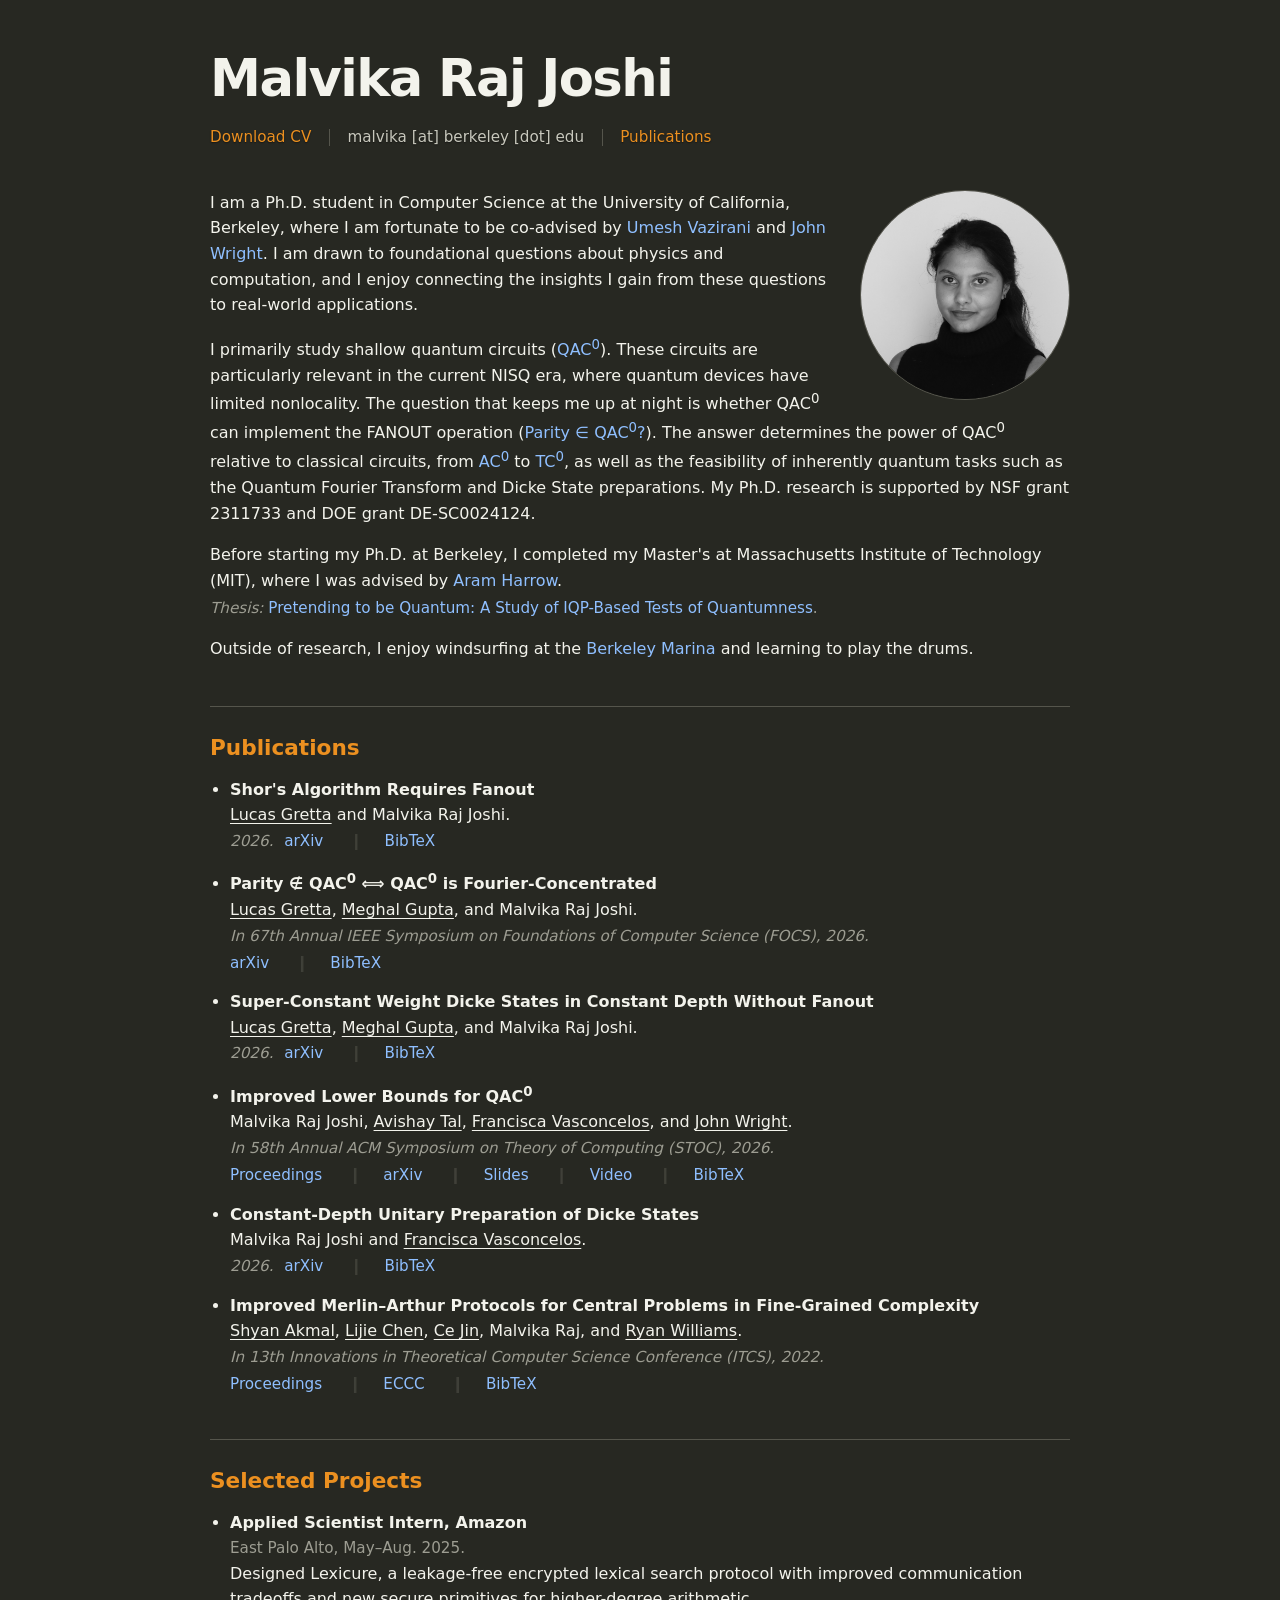
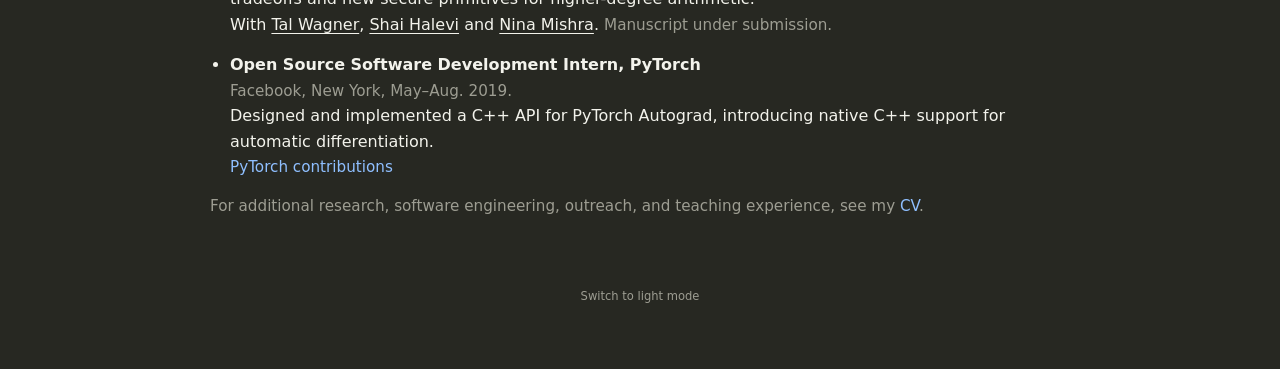
==== index.html @ 254f90e8 "upda" ====
<!DOCTYPE html>
<html lang="en">
<head>
  <meta charset="utf-8" />
  <meta name="viewport" content="width=device-width, initial-scale=1" />
  <title>Malvika Raj Joshi</title>
  <meta name="description" content="Academic website for Malvika Raj Joshi, Ph.D. student in Computer Science at UC Berkeley." />
  <style>
    :root {
      --bg: #272822;
      --panel: #2d2e29;
      --bib-bg: #3b3b2f;
      --bib-border: var(--border);
      --bib-left-border: var(--accent);
      --text: #f3f3ec;
      --muted: #c8c8bd;
      --subtle: #9d9d92;
      --link: #8fbfff;
      --accent: #ec9020;
      --border: #55554c;
      --max-width: 860px;
      --meta-font-size: 0.95rem;
    }

    body.light-mode {
      --bg: #f7f6f1;
      --panel: #ece9df;
      --bib-bg: #ece9df;
      --bib-border: var(--border);
      --bib-left-border: var(--accent);
      --text: #222222;
      --muted: #55524a;
      --subtle: #6f6a60;
      --link: #1f5f99;
      --accent: #b45f06;
      --border: #d4d0c5;
    }

    * { box-sizing: border-box; }

    body {
      margin: 0;
      font-family: ui-sans-serif, system-ui, -apple-system, BlinkMacSystemFont, "Segoe UI", sans-serif;
      background: var(--bg);
      color: var(--text);
      line-height: 1.6;
      font-size: 16px;
    }

    a {
      color: var(--link);
      text-decoration: none;
    }

    a:hover { color: var(--text); }

    strong.me {
      color: var(--text);
      text-decoration: none;
      font-weight: 400;
    }

    .wrap {
      width: min(var(--max-width), calc(100% - 2rem));
      margin: 0 auto;
      padding: 3rem 0 4rem;
    }

    .hero {
      margin-bottom: 1.25rem;
    }

    .intro {
      border-top: 0;
      padding-top: 1.25rem;
    }

    .intro::after {
      content: "";
      display: block;
      clear: both;
    }

    h1, h2 {
      line-height: 1.2;
      font-weight: 600;
    }

    h1 {
      margin: 0 0 1rem;
      font-size: clamp(2rem, 5vw, 3.2rem);
      letter-spacing: -0.03em;
    }

    h2 {
      margin: 0 0 1rem;
      font-size: 1.35rem;
      color: var(--accent);
    }

    p { margin: 0 0 1rem; }

    .photo-card {
      float: right;
      margin: 0 0 1rem 2rem;
      width: 210px;
      aspect-ratio: 1;
      border: 1px solid var(--border);
      border-radius: 50%;
      background: var(--panel);
      overflow: hidden;
    }

    .photo-card img {
      width: 100%;
      height: 100%;
      object-fit: cover;
      object-position: center center;
    }

    .top-links {
      display: flex;
      align-items: center;
      gap: 1.1rem;
      flex-wrap: wrap;
      color: var(--muted);
      font-size: 0.95rem;
    }

    .top-links a {
      color: var(--accent);
    }

    .top-links a:hover {
      color: var(--text);
    }

    .top-links a,
    .top-email {
      text-shadow: 0 0.04rem 0.08rem rgba(0, 0, 0, 0.45);
    }

    body.light-mode .top-links a,
    body.light-mode .top-email {
      text-shadow: 0 0.04rem 0.08rem rgba(0, 0, 0, 0.18);
    }

    .separator {
      width: 1px;
      height: 1.1rem;
      background: var(--border);
      display: inline-block;
    }

    section {
      border-top: 1px solid var(--border);
      padding: 1.75rem 0;
    }

    .subtle { color: var(--subtle); }

    .cv-note {
      font-size: 0.95rem;
    }

    ul {
      margin: 0 0 0 1.25rem;
      padding: 0;
    }

    li { margin-bottom: 0.9rem; }

    .paper-title, .role-title { font-weight: 600; }

    .author-link {
      color: var(--text);
      text-decoration: underline;
      text-decoration-color: var(--text);
      text-decoration-thickness: 1px;
      text-underline-offset: 3px;
    }

    .author-link:hover {
      color: var(--link);
      text-decoration-color: var(--link);
    }

    .paper-actions {
      display: block;
      margin-top: 0.15rem;
      color: var(--subtle);
      font-size: var(--meta-font-size);
    }

    .paper-actions.inline {
      display: inline;
      margin-top: 0;
      margin-left: 0.35rem;
      vertical-align: baseline;
    }

    .paper-actions a,
    .paper-actions summary {
      color: var(--link);
      text-decoration: none;
      font: inherit;
      font-size: inherit;
    }

    .paper-actions a:hover,
    .paper-actions summary:hover {
      color: var(--text);
    }

    .paper-actions > a:not(:first-child)::before,
    .paper-actions > details.bibtex:not(:first-child) > summary::before {
      content: "|";
      color: var(--border);
      opacity: 0.55;
      margin: 0 1.6rem;
      text-shadow: 0.035em 0 0 currentColor, -0.035em 0 0 currentColor;
    }

    .bibtex {
      display: inline;
      margin: 0;
      padding: 0;
      font-size: inherit;
    }

    .bibtex summary {
      cursor: pointer;
      list-style: none;
      display: inline;
      white-space: nowrap;
      color: var(--link);
      text-decoration: none;
      font: inherit;
      font-size: inherit;
    }

    .bibtex summary:hover {
      color: var(--text);
    }

    .bibtex[open] > summary {
      color: var(--accent);
    }

    .bibtex[open] > summary:hover {
      color: var(--accent);
    }

    .bibtex summary::marker {
      content: "";
    }

    .bibtex summary::-webkit-details-marker {
      display: none;
    }

    .bibtex pre {
      display: block;
      width: 100%;
      max-width: min(100%, calc(100vw - 2rem));
      margin: 0.65rem 0 0;
      padding: 0.9rem 1rem;
      border: 1px solid var(--bib-border);
      border-left: 3px solid var(--bib-left-border);
      border-radius: 0.45rem;
      background: var(--bib-bg);
      color: var(--muted);
      overflow-x: auto;
      overflow-y: hidden;
      -webkit-overflow-scrolling: touch;
      font-family: ui-monospace, SFMono-Regular, Menlo, Monaco, Consolas, "Liberation Mono", monospace;
      font-size: 0.86rem;
      line-height: 1.5;
      tab-size: 2;
      white-space: pre;
      box-shadow: 0 0.35rem 1.2rem rgba(0, 0, 0, 0.12);
      cursor: text;
      user-select: auto;
    }

    .bibtex pre:focus {
      outline: 1px solid var(--accent);
      outline-offset: 2px;
    }

    .unavailable-link {
      cursor: default;
    }

    .meta {
      color: var(--subtle);
      font-size: var(--meta-font-size);
    }

    .pub-meta {
      font-style: italic;
    }

    .meta-link {
      font-size: var(--meta-font-size);
    }

    .thesis-line {
      display: inline-block;
      margin-top: 0.15rem;
      color: var(--subtle);
      font-size: var(--meta-font-size);
    }

    .thesis-label {
      font-style: italic;
    }

    .thesis-line a {
      color: var(--link);
      font-size: inherit;
    }

    .thesis-line a:hover {
      color: var(--text);
    }

    .theme-toggle {
      display: block;
      margin: 1.5rem auto 0;
      border: 0;
      background: transparent;
      color: var(--subtle);
      padding: 0;
      font: inherit;
      font-size: 0.72rem;
      cursor: pointer;
    }

    .theme-toggle:hover {
      color: var(--text);
    }

    @media (max-width: 700px) {
      .wrap { padding-top: 2rem; }
      .photo-card {
        float: none;
        margin: 1.5rem 0 0;
        width: 180px;
      }
    }
  </style>
</head>
<body>
  <div class="wrap">
    <div class="hero">
      <h1>Malvika Raj Joshi</h1>
      <div class="top-links">
        <a href="cv.pdf" target="_blank" rel="noopener" download="MalvikaJoshi_CV_2026.pdf">Download CV</a>
        <span class="separator" aria-hidden="true"></span>
        <span class="top-email">malvika [at] berkeley [dot] edu</span>
        <span class="separator" aria-hidden="true"></span>
        <a href="#publications">Publications</a>
      </div>
    </div>

    <main>
      <section id="about" class="intro">
        <div class="photo-card">
          <img src="Picture.jpg" alt="Malvika Raj Joshi">
        </div>
        <p>
        I am a Ph.D. student in Computer Science at the University of California, Berkeley, where I am fortunate to be co-advised by <a href="https://people.eecs.berkeley.edu/~vazirani/" target="_blank" rel="noopener">Umesh Vazirani</a> and  <a href="https://people.eecs.berkeley.edu/~jswright/" target="_blank" rel="noopener">John Wright</a>. I am drawn to foundational questions about physics and computation, and I enjoy connecting the insights I gain from these questions to real-world applications.
        </p>

        <p>
        I primarily study shallow quantum circuits (<a href="https://complexityzoo.net/Complexity_Zoo:Q#qac0" target="_blank" rel="noopener">QAC<sup>0</sup></a>). These circuits are particularly relevant in the current NISQ era, where quantum devices have limited nonlocality. The question that keeps me up at night is whether QAC<sup>0</sup> can implement the FANOUT operation (<a href="https://arxiv.org/abs/quant-ph/9903046" target="_blank" rel="noopener">Parity &isin; QAC<sup>0</sup>?</a>). The answer determines the power of QAC<sup>0</sup> relative to classical circuits, from <a href="https://complexityzoo.net/Complexity_Zoo:A#ac0" target="_blank" rel="noopener">AC<sup>0</sup></a> to <a href="https://complexityzoo.net/Complexity_Zoo:T#tc0" target="_blank" rel="noopener">TC<sup>0</sup></a>, as well as the feasibility of inherently quantum tasks such as the Quantum Fourier Transform and Dicke State preparations. 
        My Ph.D. research is supported by NSF grant 2311733 and DOE grant DE-SC0024124.
        </p>
        <p>
        Before starting my Ph.D. at Berkeley, I completed my Master's at Massachusetts Institute of Technology (MIT), where I was advised by <a href="https://web.mit.edu/aram/www/" target="_blank" rel="noopener">Aram Harrow</a>.<br>
          <span class="thesis-line"><span class="thesis-label">Thesis:</span>
          <a href="https://dspace.mit.edu/handle/1721.1/139268" target="_blank" rel="noopener">Pretending to be Quantum: A Study of IQP-Based Tests of Quantumness</a>.</span>
        </p>
        <p>
          Outside of research, I enjoy windsurfing at the <a href="https://www.cal-sailing.org/" target="_blank" rel="noopener">Berkeley Marina</a> and learning to play the drums.
        </p>
      </section>
      
      <section id="publications">
        <h2>Publications</h2>
        <ul>
          <li>
            <span class="paper-title">Shor's Algorithm Requires Fanout</span><br />
            <a class="author-link" href="https://lucasgretta.com/" target="_blank" rel="noopener">Lucas Gretta</a> and <strong class="me">Malvika Raj Joshi</strong>.<br />
            <span class="meta pub-meta">2026.</span> <div class="paper-actions inline"><a href="https://arxiv.org/abs/2608.06703" target="_blank" rel="noopener">arXiv</a> <details class="bibtex">
              <summary>BibTeX</summary>
              <pre>@misc{gretta2026shorsalgorithmrequiresfanout,
      title={Shor's Algorithm Requires Fanout}, 
      author={Lucas Gretta and Malvika Raj Joshi},
      year={2026},
      eprint={2608.06703},
      archivePrefix={arXiv},
      primaryClass={quant-ph},
      url={https://arxiv.org/abs/2608.06703}, 
}</pre>
            </details></div>
          </li>
          <li>
            <span class="paper-title">Parity&nbsp;&notin;&nbsp;QAC<sup>0</sup>&nbsp;&Longleftrightarrow;&nbsp;QAC<sup>0</sup> is Fourier-Concentrated</span><br />
            <a class="author-link" href="https://lucasgretta.com/" target="_blank" rel="noopener">Lucas Gretta</a>, <a class="author-link" href="https://www.meghalgupta.com/" target="_blank" rel="noopener">Meghal Gupta</a>, and <strong class="me">Malvika Raj Joshi</strong>.<br />
            <span class="meta pub-meta">In 67th Annual IEEE Symposium on Foundations of Computer Science (FOCS), 2026.</span>
            <div class="paper-actions">
              <a href="https://arxiv.org/abs/2604.02793" target="_blank" rel="noopener">arXiv</a>
              <details class="bibtex">
                <summary>BibTeX</summary>
                <pre>@misc{gretta2026paritynotinqac0iff,
      title={Parity $\notin$ QAC0 $\iff$ QAC0 is Fourier-Concentrated}, 
      author={Lucas Gretta and Meghal Gupta and Malvika Raj Joshi},
      year={2026},
      eprint={2604.02793},
      archivePrefix={arXiv},
      primaryClass={quant-ph},
      url={https://arxiv.org/abs/2604.02793}, 
}</pre>
              </details>
            </div>
          </li>
          <li>
            <span class="paper-title">Super-Constant Weight Dicke States in Constant Depth Without Fanout</span><br />
            <a class="author-link" href="https://lucasgretta.com/" target="_blank" rel="noopener">Lucas Gretta</a>, <a class="author-link" href="https://www.meghalgupta.com/" target="_blank" rel="noopener">Meghal Gupta</a>, and <strong class="me">Malvika Raj Joshi</strong>.<br />
            <span class="meta pub-meta">2026.</span> <div class="paper-actions inline"><a href="https://arxiv.org/abs/2604.15298" target="_blank" rel="noopener">arXiv</a> <details class="bibtex">
              <summary>BibTeX</summary>
              <pre>@misc{gretta2026superconstantweightdickestates,
      title={Super-Constant Weight Dicke States in Constant Depth Without Fanout}, 
      author={Lucas Gretta and Meghal Gupta and Malvika Raj Joshi},
      year={2026},
      eprint={2604.15298},
      archivePrefix={arXiv},
      primaryClass={quant-ph},
      url={https://arxiv.org/abs/2604.15298}, 
}</pre>
            </details></div>
          </li>
          <li>
            <span class="paper-title">Improved Lower Bounds for QAC<sup>0</sup></span><br />
            <strong class="me">Malvika Raj Joshi</strong>, <a class="author-link" href="https://www.avishaytal.org/" target="_blank" rel="noopener">Avishay Tal</a>, <a class="author-link" href="https://franciscavasconcelos.github.io/" target="_blank" rel="noopener">Francisca Vasconcelos</a>, and <a class="author-link" href="https://people.eecs.berkeley.edu/~jswright/" target="_blank" rel="noopener">John Wright</a>.<br />
            <span class="meta pub-meta">In 58th Annual ACM Symposium on Theory of Computing (STOC), 2026.</span>
            <div class="paper-actions">
              <a href="https://dl.acm.org/doi/10.1145/3798129.3800922" target="_blank" rel="noopener">Proceedings</a>
              <a href="https://arxiv.org/abs/2512.14643" target="_blank" rel="noopener">arXiv</a>
              <a href="media/qac0_depth3_stoc2026.pdf" target="_blank" rel="noopener">Slides</a>
              <a href="#" class="unavailable-link">Video</a>
              <details class="bibtex">
                <summary>BibTeX</summary>
                <pre>@inproceedings{joshi2026improvedlowerboundsqac0,
author = {Joshi, Malvika Raj and Tal, Avishay and Vasconcelos, Francisca and Wright, John},
title = {Improved Lower Bounds for QAC0},
year = {2026},
isbn = {9798400725364},
publisher = {Association for Computing Machinery},
address = {New York, NY, USA},
url = {https://doi.org/10.1145/3798129.3800922},
doi = {10.1145/3798129.3800922},
booktitle = {Proceedings of the 58th Annual ACM Symposium on Theory of Computing},
pages = {2199–2209},
numpages = {11},
keywords = {QAC0, analysis of Boolean functions, quantum circuit complexity},
location = {Salt Lake City, UT, USA},
series = {STOC '26}
}</pre>
              </details>
            </div>
          </li>
          <li>
            <span class="paper-title">Constant-Depth Unitary Preparation of Dicke States</span><br>
            <strong class="me">Malvika Raj Joshi</strong> and <a class="author-link" href="https://franciscavasconcelos.github.io/" target="_blank" rel="noopener">Francisca Vasconcelos</a>.<br>
            <span class="meta pub-meta">2026.</span> <div class="paper-actions inline"><a href="https://arxiv.org/abs/2601.10693" target="_blank" rel="noopener">arXiv</a> <details class="bibtex">
              <summary>BibTeX</summary>
              <pre>@misc{joshi2026constantdepthunitarypreparationdicke,
      title={Constant-Depth Unitary Preparation of Dicke States}, 
      author={Malvika Raj Joshi and Francisca Vasconcelos},
      year={2026},
      eprint={2601.10693},
      archivePrefix={arXiv},
      primaryClass={quant-ph},
      url={https://arxiv.org/abs/2601.10693}, 
}</pre>
            </details></div>
          </li>
          <li>
            <span class="paper-title">Improved Merlin–Arthur Protocols for Central Problems in Fine-Grained Complexity</span><br>
            <a class="author-link" href="https://naysh.github.io/" target="_blank" rel="noopener">Shyan Akmal</a>, <a class="author-link" href="https://chen-lijie.github.io/" target="_blank" rel="noopener">Lijie Chen</a>, <a class="author-link" href="https://ce-jin.github.io/" target="_blank" rel="noopener">Ce Jin</a>, <strong class="me">Malvika Raj</strong>, and <a class="author-link" href="https://people.csail.mit.edu/rrw/" target="_blank" rel="noopener">Ryan Williams</a>.<br>
            <span class="meta pub-meta">In 13th Innovations in Theoretical Computer Science Conference (ITCS), 2022.</span>
            <div class="paper-actions">
              <a href="https://drops.dagstuhl.de/entities/document/10.4230/LIPIcs.ITCS.2022.3" target="_blank" rel="noopener">Proceedings</a>
              <a href="https://eccc.weizmann.ac.il/report/2021/165/" target="_blank" rel="noopener">ECCC</a>
              <details class="bibtex">
                <summary>BibTeX</summary>
                <pre>@InProceedings{akmal_et_al:LIPIcs.ITCS.2022.3,
  author =	{Akmal, Shyan and Chen, Lijie and Jin, Ce and Raj, Malvika and Williams, Ryan},
  title =	{{Improved Merlin-Arthur Protocols for Central Problems in Fine-Grained Complexity}},
  booktitle =	{13th Innovations in Theoretical Computer Science Conference (ITCS 2022)},
  pages =	{3:1--3:25},
  series =	{Leibniz International Proceedings in Informatics (LIPIcs)},
  ISBN =	{978-3-95977-217-4},
  ISSN =	{1868-8969},
  year =	{2022},
  volume =	{215},
  editor =	{Braverman, Mark},
  publisher =	{Schloss Dagstuhl -- Leibniz-Zentrum f{\"u}r Informatik},
  address =	{Dagstuhl, Germany},
  URL =		{https://drops.dagstuhl.de/entities/document/10.4230/LIPIcs.ITCS.2022.3},
  URN =		{urn:nbn:de:0030-drops-155991},
  doi =		{10.4230/LIPIcs.ITCS.2022.3},
  annote =	{Keywords: Fine-grained complexity, Merlin-Arthur proofs}
}</pre>
              </details>
            </div>
          </li>
        </ul>
      </section>

      <section id="industry">
        <h2>Selected Projects</h2>
        <ul>
          <li>
            <span class="role-title">Applied Scientist Intern, Amazon</span><br>
            <span class="meta">East Palo Alto, May–Aug. 2025.</span><br>
            Designed Lexicure, a leakage-free encrypted lexical search protocol with improved communication tradeoffs and new secure primitives for higher-degree arithmetic.<br>
            With <a class="author-link" href="https://talwagner.github.io/" target="_blank" rel="noopener">Tal Wagner</a>, <a class="author-link" href="https://shaih.github.io/" target="_blank" rel="noopener">Shai Halevi</a> and <a class="author-link" href="https://theory.stanford.edu/~nmishra/" target="_blank" rel="noopener">Nina Mishra</a>. <span class="meta">Manuscript under submission.</span>
          </li>
          <li>
            <span class="role-title">Open Source Software Development Intern, PyTorch</span><br>
            <span class="meta">Facebook, New York, May–Aug. 2019.</span><br>
            Designed and implemented a C++ API for PyTorch Autograd, introducing native C++ support for automatic differentiation.<br>
            <a class="meta-link" href="https://github.com/pytorch/pytorch/issues?q=author%3Amalvika2147" target="_blank" rel="noopener">PyTorch contributions</a>
          </li>
        </ul>
        <p class="subtle cv-note">For additional research, software engineering, outreach, and teaching experience, see my <a href="cv.pdf" target="_blank" rel="noopener" download="MalvikaJoshi_CV_2026.pdf">CV</a>.</p>
      </section>
    </main>

    <button id="theme-toggle" class="theme-toggle" type="button">Switch to light mode</button>
  </div>

  <script>
    const themeToggle = document.getElementById("theme-toggle");
    const savedTheme = localStorage.getItem("theme");

    if (savedTheme === "light") {
      document.body.classList.add("light-mode");
      themeToggle.textContent = "Switch to dark mode";
    }

    themeToggle.addEventListener("click", () => {
      const isLight = document.body.classList.toggle("light-mode");
      themeToggle.textContent = isLight ? "Switch to dark mode" : "Switch to light mode";
      localStorage.setItem("theme", isLight ? "light" : "dark");
    });
  </script>
</body>
</html>
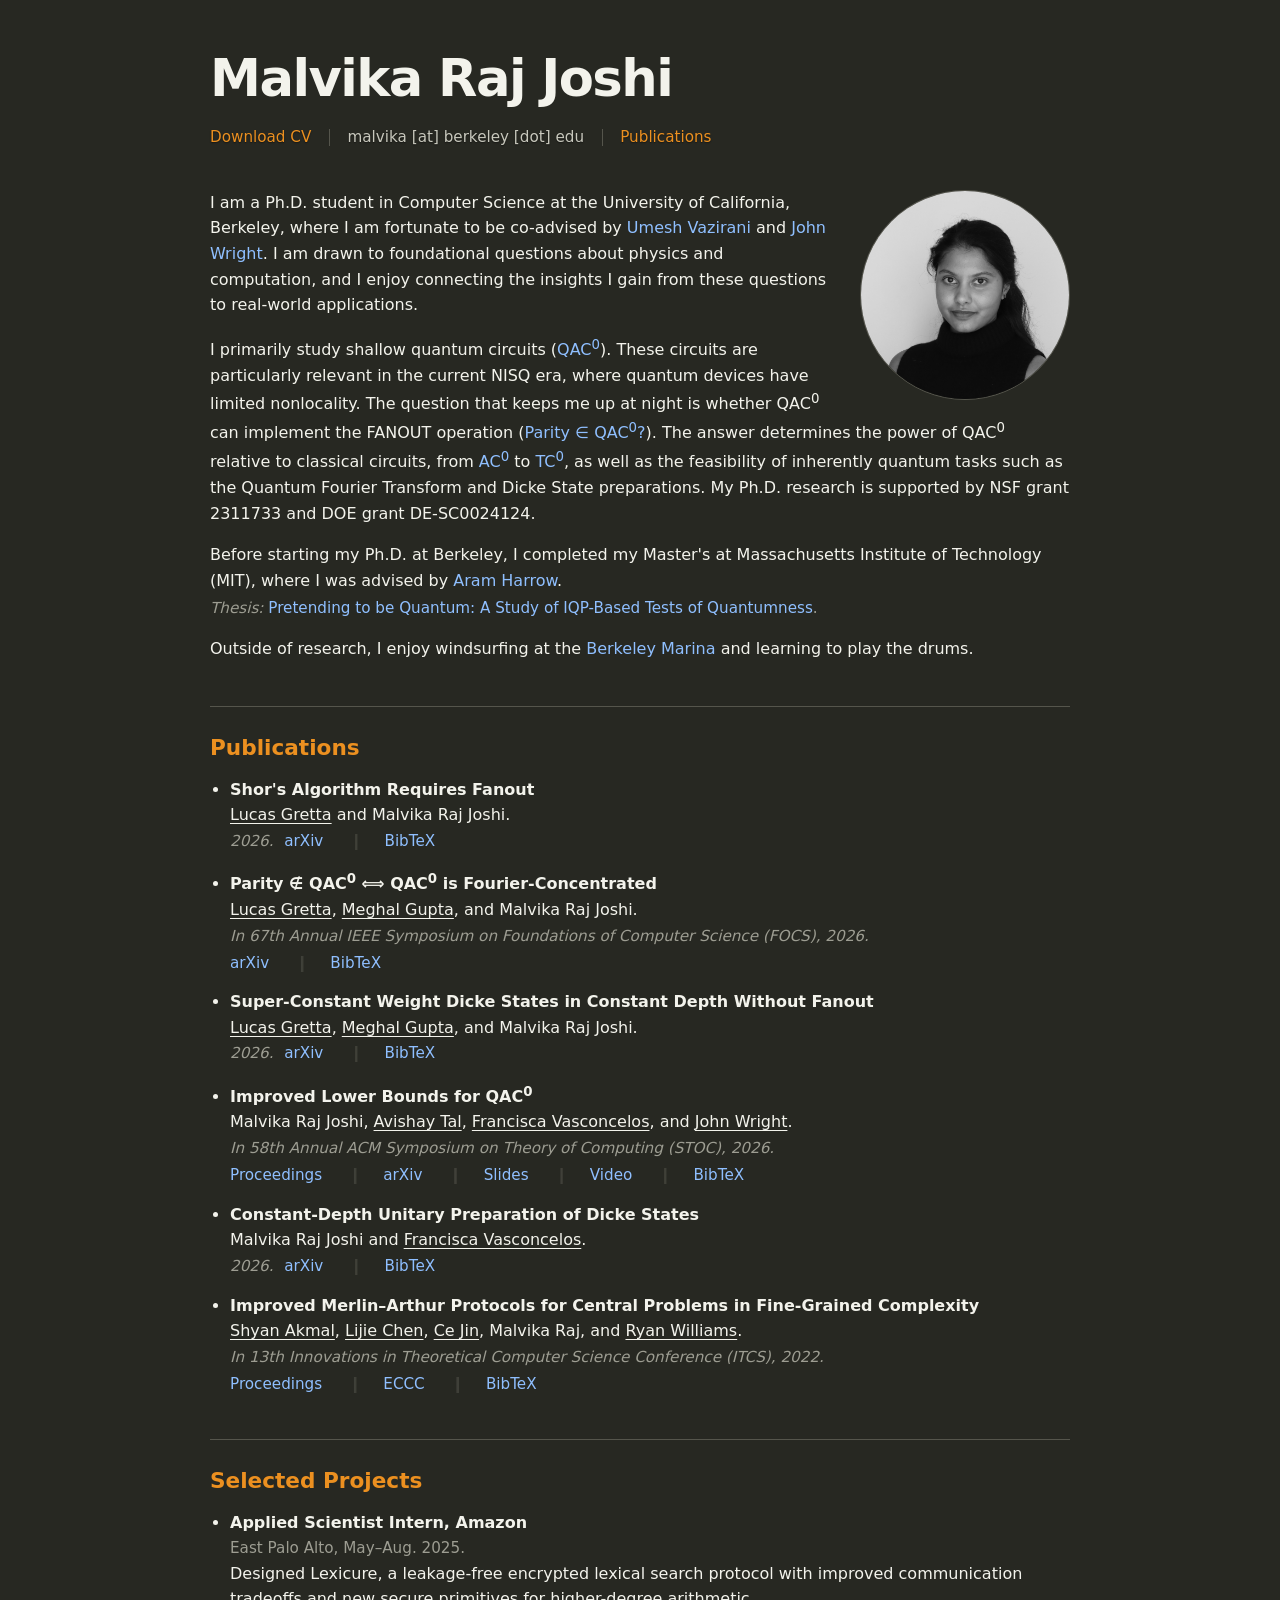
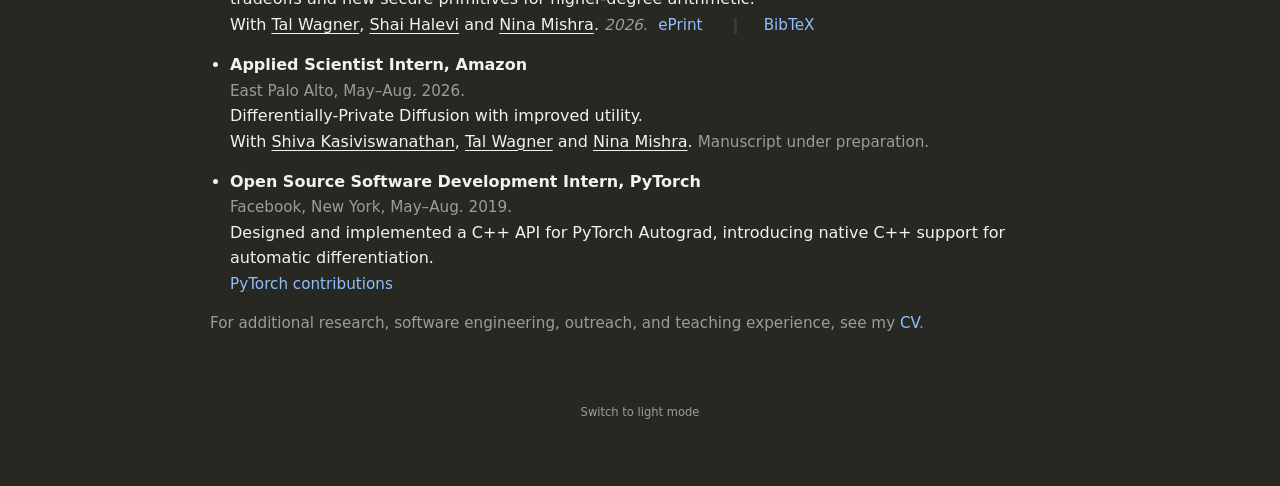
==== commit d65eea7b: "index" ====
--- a/index.html
+++ b/index.html
@@ -528,7 +528,22 @@
             <span class="role-title">Applied Scientist Intern, Amazon</span><br>
             <span class="meta">East Palo Alto, May–Aug. 2025.</span><br>
             Designed Lexicure, a leakage-free encrypted lexical search protocol with improved communication tradeoffs and new secure primitives for higher-degree arithmetic.<br>
-            With <a class="author-link" href="https://talwagner.github.io/" target="_blank" rel="noopener">Tal Wagner</a>, <a class="author-link" href="https://shaih.github.io/" target="_blank" rel="noopener">Shai Halevi</a> and <a class="author-link" href="https://theory.stanford.edu/~nmishra/" target="_blank" rel="noopener">Nina Mishra</a>. <span class="meta">Manuscript under submission.</span>
+            With <a class="author-link" href="https://talwagner.github.io/" target="_blank" rel="noopener">Tal Wagner</a>, <a class="author-link" href="https://shaih.github.io/" target="_blank" rel="noopener">Shai Halevi</a> and <a class="author-link" href="https://theory.stanford.edu/~nmishra/" target="_blank" rel="noopener">Nina Mishra</a>. <span class="meta pub-meta">2026.</span> <div class="paper-actions inline"><a href="https://eprint.iacr.org/2026/2182" target="_blank" rel="noopener">ePrint</a> <details class="bibtex">
+              <summary>BibTeX</summary>
+              <pre>@misc{cryptoeprint:2026/2182,
+      author = {Malvika Raj Joshi and Tal Wagner and Shai Halevi and Nina Mishra},
+      title = {Lexicure: Efficient, Encrypted Lexical Search},
+      howpublished = {Cryptology {ePrint} Archive, Paper 2026/2182},
+      year = {2026},
+      url = {https://eprint.iacr.org/2026/2182}
+}</pre>
+            </details></div>
+          </li>
+          <li>
+            <span class="role-title">Applied Scientist Intern, Amazon</span><br>
+            <span class="meta">East Palo Alto, May–Aug. 2026.</span><br>
+            Differentially-Private Diffusion with improved utility.<br>
+            With <a class="author-link" href="https://www.shivakasiviswanathan.com/" target="_blank" rel="noopener">Shiva Kasiviswanathan</a>, <a class="author-link" href="https://talwagner.github.io/" target="_blank" rel="noopener">Tal Wagner</a> and <a class="author-link" href="https://theory.stanford.edu/~nmishra/" target="_blank" rel="noopener">Nina Mishra</a>. <span class="meta">Manuscript under preparation.</span>
           </li>
           <li>
             <span class="role-title">Open Source Software Development Intern, PyTorch</span><br>
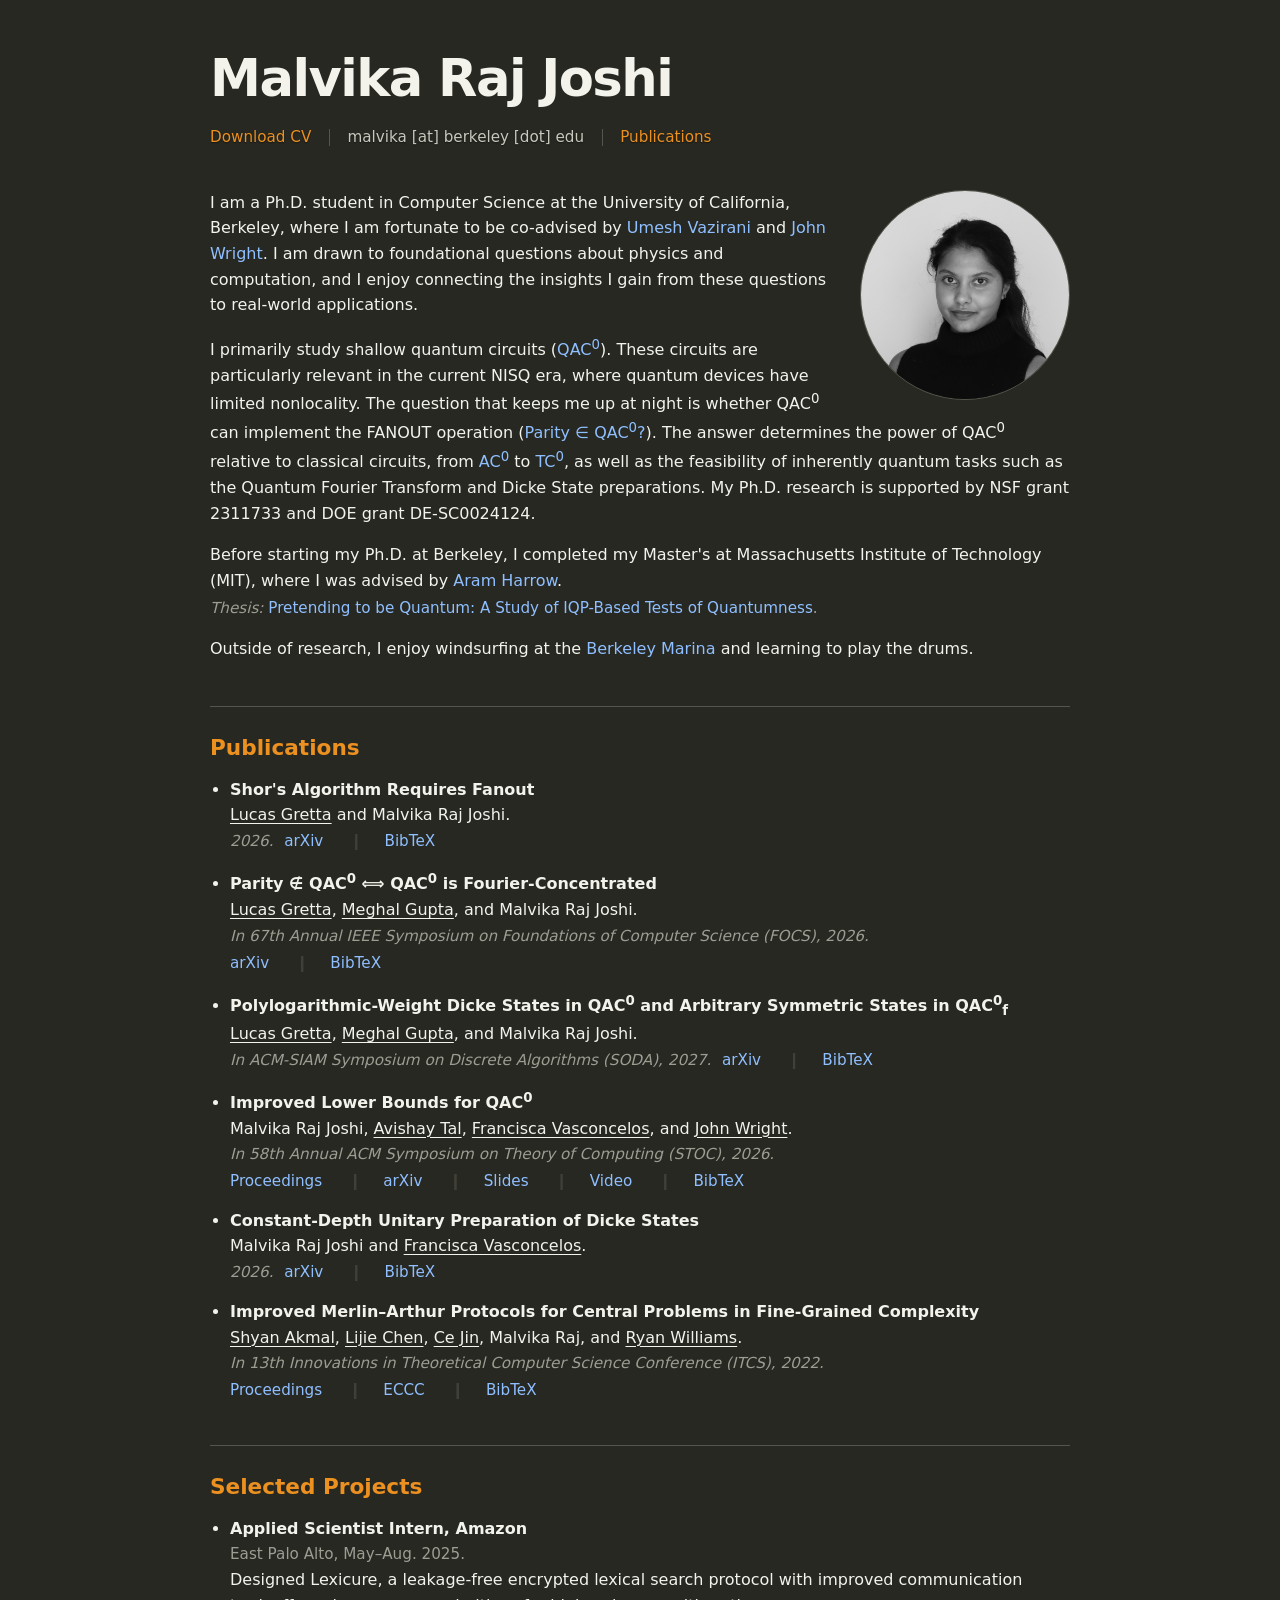
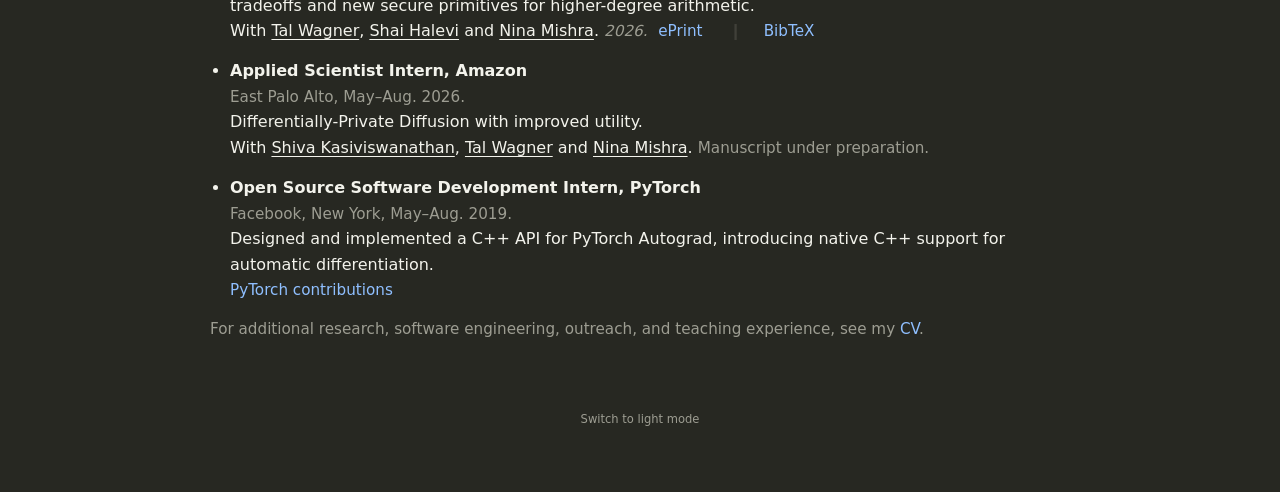
==== commit 31077396: "upda" ====
--- a/index.html
+++ b/index.html
@@ -427,12 +427,12 @@
             </div>
           </li>
           <li>
-            <span class="paper-title">Super-Constant Weight Dicke States in Constant Depth Without Fanout</span><br />
+            <span class="paper-title">Polylogarithmic-Weight Dicke States in QAC<sup>0</sup> and Arbitrary Symmetric States in QAC<sup>0</sup><sub>f</sub></span><br />
             <a class="author-link" href="https://lucasgretta.com/" target="_blank" rel="noopener">Lucas Gretta</a>, <a class="author-link" href="https://www.meghalgupta.com/" target="_blank" rel="noopener">Meghal Gupta</a>, and <strong class="me">Malvika Raj Joshi</strong>.<br />
-            <span class="meta pub-meta">2026.</span> <div class="paper-actions inline"><a href="https://arxiv.org/abs/2604.15298" target="_blank" rel="noopener">arXiv</a> <details class="bibtex">
+            <span class="meta pub-meta">In ACM-SIAM Symposium on Discrete Algorithms (SODA), 2027.</span> <div class="paper-actions inline"><a href="https://arxiv.org/abs/2604.15298" target="_blank" rel="noopener">arXiv</a> <details class="bibtex">
               <summary>BibTeX</summary>
-              <pre>@misc{gretta2026superconstantweightdickestates,
-      title={Super-Constant Weight Dicke States in Constant Depth Without Fanout}, 
+              <pre>@misc{gretta2026polylogarithmicweightdickestates,
+      title={Polylogarithmic-Weight Dicke States in QAC$^0$ and Arbitrary Symmetric States in QAC$^0_f$}, 
       author={Lucas Gretta and Meghal Gupta and Malvika Raj Joshi},
       year={2026},
       eprint={2604.15298},
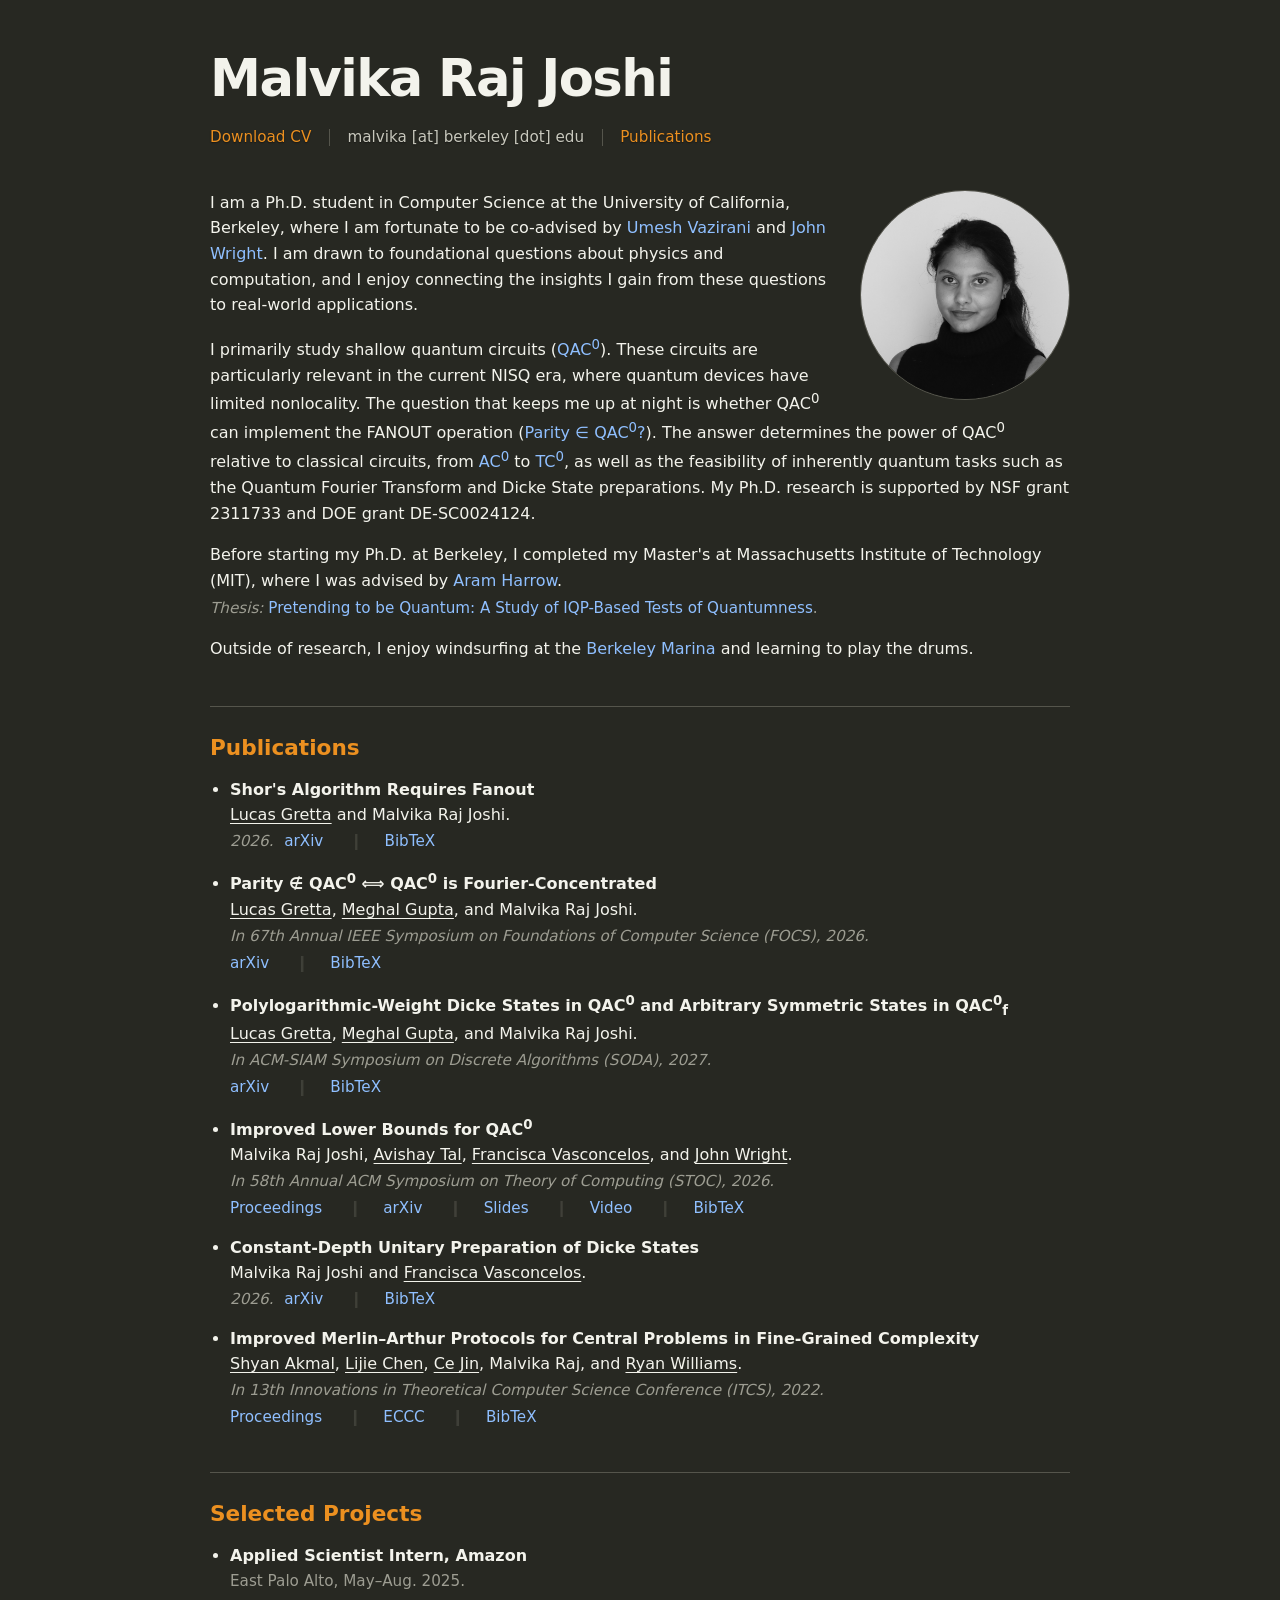
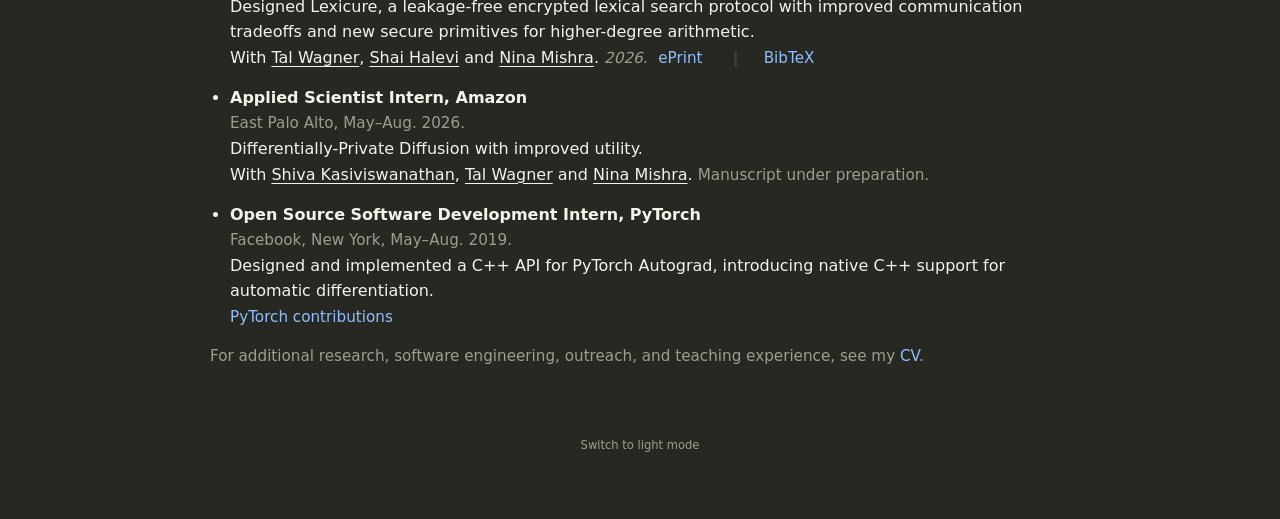
==== commit 3b4ed320: "A" ====
--- a/index.html
+++ b/index.html
@@ -429,7 +429,8 @@
           <li>
             <span class="paper-title">Polylogarithmic-Weight Dicke States in QAC<sup>0</sup> and Arbitrary Symmetric States in QAC<sup>0</sup><sub>f</sub></span><br />
             <a class="author-link" href="https://lucasgretta.com/" target="_blank" rel="noopener">Lucas Gretta</a>, <a class="author-link" href="https://www.meghalgupta.com/" target="_blank" rel="noopener">Meghal Gupta</a>, and <strong class="me">Malvika Raj Joshi</strong>.<br />
-            <span class="meta pub-meta">In ACM-SIAM Symposium on Discrete Algorithms (SODA), 2027.</span> <div class="paper-actions inline"><a href="https://arxiv.org/abs/2604.15298" target="_blank" rel="noopener">arXiv</a> <details class="bibtex">
+            <span class="meta pub-meta">In ACM-SIAM Symposium on Discrete Algorithms (SODA), 2027.</span>
+            <div class="paper-actions"><a href="https://arxiv.org/abs/2604.15298" target="_blank" rel="noopener">arXiv</a> <details class="bibtex">
               <summary>BibTeX</summary>
               <pre>@misc{gretta2026polylogarithmicweightdickestates,
       title={Polylogarithmic-Weight Dicke States in QAC$^0$ and Arbitrary Symmetric States in QAC$^0_f$}, 
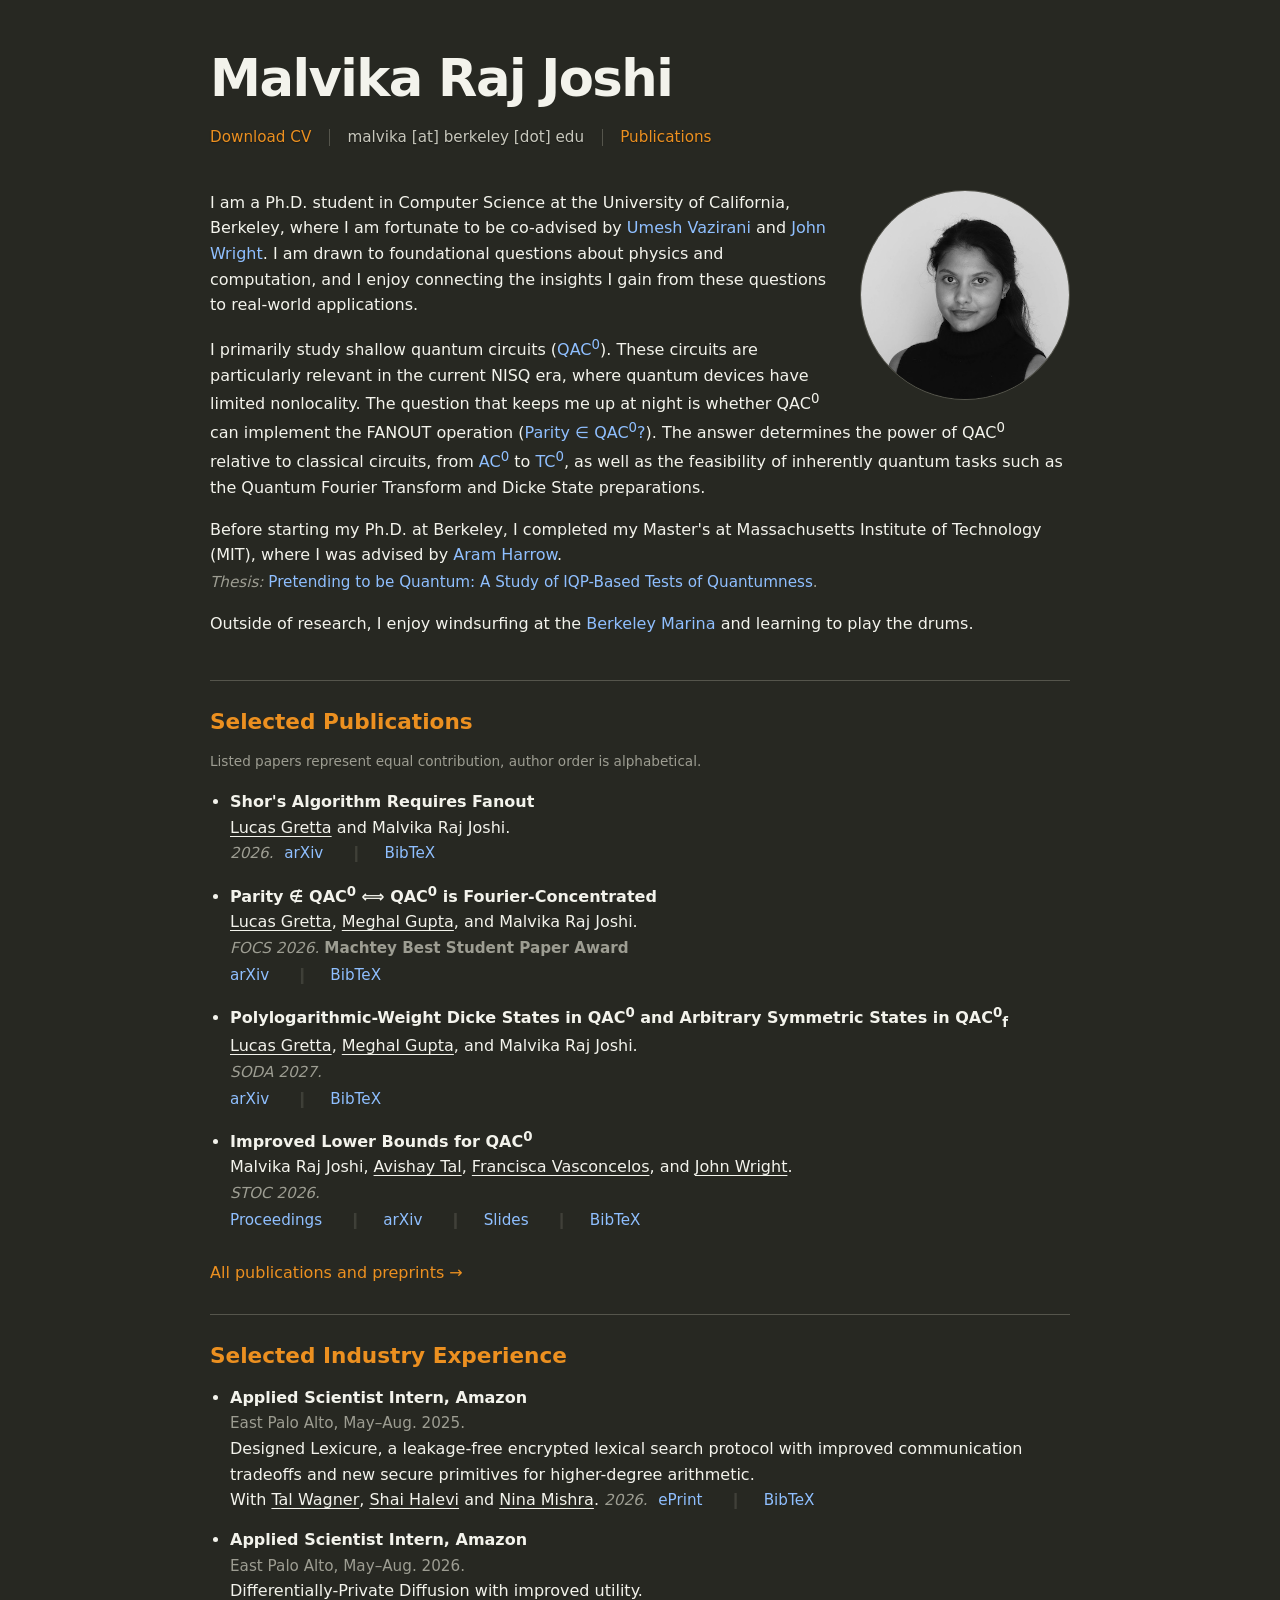
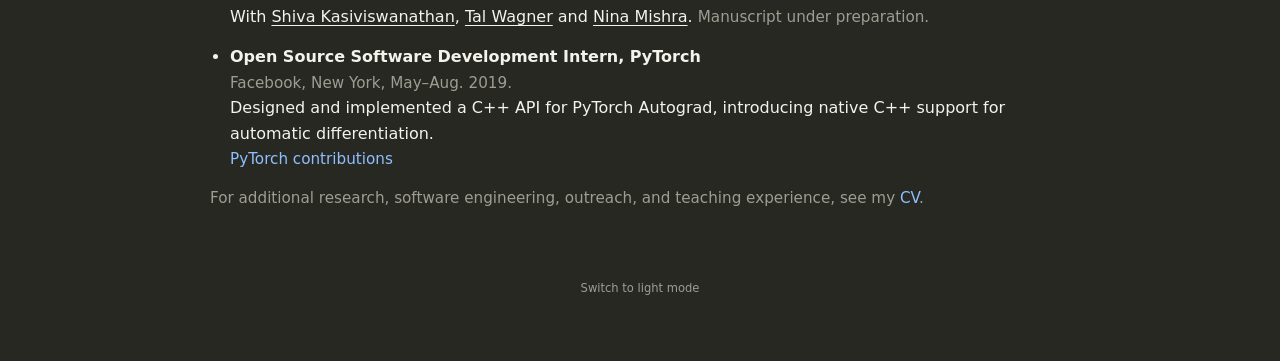
==== commit f742e134: "update" ====
--- a/index.html
+++ b/index.html
@@ -5,456 +5,111 @@
   <meta name="viewport" content="width=device-width, initial-scale=1" />
   <title>Malvika Raj Joshi</title>
   <meta name="description" content="Academic website for Malvika Raj Joshi, Ph.D. student in Computer Science at UC Berkeley." />
-  <style>
-    :root {
-      --bg: #272822;
-      --panel: #2d2e29;
-      --bib-bg: #3b3b2f;
-      --bib-border: var(--border);
-      --bib-left-border: var(--accent);
-      --text: #f3f3ec;
-      --muted: #c8c8bd;
-      --subtle: #9d9d92;
-      --link: #8fbfff;
-      --accent: #ec9020;
-      --border: #55554c;
-      --max-width: 860px;
-      --meta-font-size: 0.95rem;
-    }
-
-    body.light-mode {
-      --bg: #f7f6f1;
-      --panel: #ece9df;
-      --bib-bg: #ece9df;
-      --bib-border: var(--border);
-      --bib-left-border: var(--accent);
-      --text: #222222;
-      --muted: #55524a;
-      --subtle: #6f6a60;
-      --link: #1f5f99;
-      --accent: #b45f06;
-      --border: #d4d0c5;
-    }
-
-    * { box-sizing: border-box; }
-
-    body {
-      margin: 0;
-      font-family: ui-sans-serif, system-ui, -apple-system, BlinkMacSystemFont, "Segoe UI", sans-serif;
-      background: var(--bg);
-      color: var(--text);
-      line-height: 1.6;
-      font-size: 16px;
-    }
-
-    a {
-      color: var(--link);
-      text-decoration: none;
-    }
-
-    a:hover { color: var(--text); }
-
-    strong.me {
-      color: var(--text);
-      text-decoration: none;
-      font-weight: 400;
-    }
-
-    .wrap {
-      width: min(var(--max-width), calc(100% - 2rem));
-      margin: 0 auto;
-      padding: 3rem 0 4rem;
-    }
-
-    .hero {
-      margin-bottom: 1.25rem;
-    }
-
-    .intro {
-      border-top: 0;
-      padding-top: 1.25rem;
-    }
-
-    .intro::after {
-      content: "";
-      display: block;
-      clear: both;
-    }
-
-    h1, h2 {
-      line-height: 1.2;
-      font-weight: 600;
-    }
-
-    h1 {
-      margin: 0 0 1rem;
-      font-size: clamp(2rem, 5vw, 3.2rem);
-      letter-spacing: -0.03em;
-    }
-
-    h2 {
-      margin: 0 0 1rem;
-      font-size: 1.35rem;
-      color: var(--accent);
-    }
-
-    p { margin: 0 0 1rem; }
-
-    .photo-card {
-      float: right;
-      margin: 0 0 1rem 2rem;
-      width: 210px;
-      aspect-ratio: 1;
-      border: 1px solid var(--border);
-      border-radius: 50%;
-      background: var(--panel);
-      overflow: hidden;
-    }
-
-    .photo-card img {
-      width: 100%;
-      height: 100%;
-      object-fit: cover;
-      object-position: center center;
-    }
-
-    .top-links {
-      display: flex;
-      align-items: center;
-      gap: 1.1rem;
-      flex-wrap: wrap;
-      color: var(--muted);
-      font-size: 0.95rem;
-    }
-
-    .top-links a {
-      color: var(--accent);
-    }
-
-    .top-links a:hover {
-      color: var(--text);
-    }
-
-    .top-links a,
-    .top-email {
-      text-shadow: 0 0.04rem 0.08rem rgba(0, 0, 0, 0.45);
-    }
-
-    body.light-mode .top-links a,
-    body.light-mode .top-email {
-      text-shadow: 0 0.04rem 0.08rem rgba(0, 0, 0, 0.18);
-    }
-
-    .separator {
-      width: 1px;
-      height: 1.1rem;
-      background: var(--border);
-      display: inline-block;
-    }
-
-    section {
-      border-top: 1px solid var(--border);
-      padding: 1.75rem 0;
-    }
-
-    .subtle { color: var(--subtle); }
-
-    .cv-note {
-      font-size: 0.95rem;
-    }
-
-    ul {
-      margin: 0 0 0 1.25rem;
-      padding: 0;
-    }
-
-    li { margin-bottom: 0.9rem; }
-
-    .paper-title, .role-title { font-weight: 600; }
-
-    .author-link {
-      color: var(--text);
-      text-decoration: underline;
-      text-decoration-color: var(--text);
-      text-decoration-thickness: 1px;
-      text-underline-offset: 3px;
-    }
-
-    .author-link:hover {
-      color: var(--link);
-      text-decoration-color: var(--link);
-    }
-
-    .paper-actions {
-      display: block;
-      margin-top: 0.15rem;
-      color: var(--subtle);
-      font-size: var(--meta-font-size);
-    }
-
-    .paper-actions.inline {
-      display: inline;
-      margin-top: 0;
-      margin-left: 0.35rem;
-      vertical-align: baseline;
-    }
-
-    .paper-actions a,
-    .paper-actions summary {
-      color: var(--link);
-      text-decoration: none;
-      font: inherit;
-      font-size: inherit;
-    }
-
-    .paper-actions a:hover,
-    .paper-actions summary:hover {
-      color: var(--text);
-    }
-
-    .paper-actions > a:not(:first-child)::before,
-    .paper-actions > details.bibtex:not(:first-child) > summary::before {
-      content: "|";
-      color: var(--border);
-      opacity: 0.55;
-      margin: 0 1.6rem;
-      text-shadow: 0.035em 0 0 currentColor, -0.035em 0 0 currentColor;
-    }
-
-    .bibtex {
-      display: inline;
-      margin: 0;
-      padding: 0;
-      font-size: inherit;
-    }
-
-    .bibtex summary {
-      cursor: pointer;
-      list-style: none;
-      display: inline;
-      white-space: nowrap;
-      color: var(--link);
-      text-decoration: none;
-      font: inherit;
-      font-size: inherit;
-    }
-
-    .bibtex summary:hover {
-      color: var(--text);
-    }
-
-    .bibtex[open] > summary {
-      color: var(--accent);
-    }
-
-    .bibtex[open] > summary:hover {
-      color: var(--accent);
-    }
-
-    .bibtex summary::marker {
-      content: "";
-    }
-
-    .bibtex summary::-webkit-details-marker {
-      display: none;
-    }
-
-    .bibtex pre {
-      display: block;
-      width: 100%;
-      max-width: min(100%, calc(100vw - 2rem));
-      margin: 0.65rem 0 0;
-      padding: 0.9rem 1rem;
-      border: 1px solid var(--bib-border);
-      border-left: 3px solid var(--bib-left-border);
-      border-radius: 0.45rem;
-      background: var(--bib-bg);
-      color: var(--muted);
-      overflow-x: auto;
-      overflow-y: hidden;
-      -webkit-overflow-scrolling: touch;
-      font-family: ui-monospace, SFMono-Regular, Menlo, Monaco, Consolas, "Liberation Mono", monospace;
-      font-size: 0.86rem;
-      line-height: 1.5;
-      tab-size: 2;
-      white-space: pre;
-      box-shadow: 0 0.35rem 1.2rem rgba(0, 0, 0, 0.12);
-      cursor: text;
-      user-select: auto;
-    }
-
-    .bibtex pre:focus {
-      outline: 1px solid var(--accent);
-      outline-offset: 2px;
-    }
-
-    .unavailable-link {
-      cursor: default;
-    }
-
-    .meta {
-      color: var(--subtle);
-      font-size: var(--meta-font-size);
-    }
-
-    .pub-meta {
-      font-style: italic;
-    }
-
-    .meta-link {
-      font-size: var(--meta-font-size);
-    }
-
-    .thesis-line {
-      display: inline-block;
-      margin-top: 0.15rem;
-      color: var(--subtle);
-      font-size: var(--meta-font-size);
-    }
-
-    .thesis-label {
-      font-style: italic;
-    }
-
-    .thesis-line a {
-      color: var(--link);
-      font-size: inherit;
-    }
-
-    .thesis-line a:hover {
-      color: var(--text);
-    }
-
-    .theme-toggle {
-      display: block;
-      margin: 1.5rem auto 0;
-      border: 0;
-      background: transparent;
-      color: var(--subtle);
-      padding: 0;
-      font: inherit;
-      font-size: 0.72rem;
-      cursor: pointer;
-    }
-
-    .theme-toggle:hover {
-      color: var(--text);
-    }
-
-    @media (max-width: 700px) {
-      .wrap { padding-top: 2rem; }
-      .photo-card {
-        float: none;
-        margin: 1.5rem 0 0;
-        width: 180px;
-      }
-    }
-  </style>
+  <link rel="stylesheet" href="style.css" />
 </head>
 <body>
   <div class="wrap">
-    <div class="hero">
-      <h1>Malvika Raj Joshi</h1>
-      <div class="top-links">
-        <a href="cv.pdf" target="_blank" rel="noopener" download="MalvikaJoshi_CV_2026.pdf">Download CV</a>
-        <span class="separator" aria-hidden="true"></span>
-        <span class="top-email">malvika [at] berkeley [dot] edu</span>
-        <span class="separator" aria-hidden="true"></span>
-        <a href="#publications">Publications</a>
+  <div class="hero">
+    <h1><a href="index.html" style="color: inherit; text-decoration: none;">Malvika Raj Joshi</a></h1>
+    <div class="top-links">
+    <a href="cv.pdf" target="_blank" rel="noopener" download="MalvikaJoshi_CV_2026.pdf">Download CV</a>
+    <span class="separator" aria-hidden="true"></span>
+    <span class="top-email">malvika [at] berkeley [dot] edu</span>
+    <span class="separator" aria-hidden="true"></span>
+    <a href="#publications">Publications</a>
+    </div>
+  </div>
+
+  <main>
+    <section id="about" class="intro">
+    <div class="photo-card">
+      <img src="Picture.jpg" alt="Malvika Raj Joshi">
+    </div>
+    <p>
+    I am a Ph.D. student in Computer Science at the University of California, Berkeley, where I am fortunate to be co-advised by <a href="https://people.eecs.berkeley.edu/~vazirani/" target="_blank" rel="noopener">Umesh Vazirani</a> and  <a href="https://people.eecs.berkeley.edu/~jswright/" target="_blank" rel="noopener">John Wright</a>. I am drawn to foundational questions about physics and computation, and I enjoy connecting the insights I gain from these questions to real-world applications.
+    </p>
+
+    <p>
+    I primarily study shallow quantum circuits (<a href="https://complexityzoo.net/Complexity_Zoo:Q#qac0" target="_blank" rel="noopener">QAC<sup>0</sup></a>). These circuits are particularly relevant in the current NISQ era, where quantum devices have limited nonlocality. The question that keeps me up at night is whether QAC<sup>0</sup> can implement the FANOUT operation (<a href="https://arxiv.org/abs/quant-ph/9903046" target="_blank" rel="noopener">Parity &isin; QAC<sup>0</sup>?</a>). The answer determines the power of QAC<sup>0</sup> relative to classical circuits, from <a href="https://complexityzoo.net/Complexity_Zoo:A#ac0" target="_blank" rel="noopener">AC<sup>0</sup></a> to <a href="https://complexityzoo.net/Complexity_Zoo:T#tc0" target="_blank" rel="noopener">TC<sup>0</sup></a>, as well as the feasibility of inherently quantum tasks such as the Quantum Fourier Transform and Dicke State preparations. 
+    </p>
+    <p>
+    Before starting my Ph.D. at Berkeley, I completed my Master's at Massachusetts Institute of Technology (MIT), where I was advised by <a href="https://web.mit.edu/aram/www/" target="_blank" rel="noopener">Aram Harrow</a>.<br>
+      <span class="thesis-line"><span class="thesis-label">Thesis:</span>
+      <a href="https://dspace.mit.edu/handle/1721.1/139268" target="_blank" rel="noopener">Pretending to be Quantum: A Study of IQP-Based Tests of Quantumness</a>.</span>
+    </p>
+    <p>
+      Outside of research, I enjoy windsurfing at the <a href="https://www.cal-sailing.org/" target="_blank" rel="noopener">Berkeley Marina</a> and learning to play the drums.
+    </p>
+    </section>
+    
+    <section id="publications">
+    <h2>Selected Publications</h2>
+    <p class="meta equal-contribution-note">Listed papers represent equal contribution, author order is alphabetical.</p>
+    <ul>
+      <li>
+      <span class="paper-title">Shor's Algorithm Requires Fanout</span><br />
+      <a class="author-link" href="https://lucasgretta.com/" target="_blank" rel="noopener">Lucas Gretta</a> and <strong class="me">Malvika Raj Joshi</strong>.<br />
+      <span class="meta pub-meta">2026.</span> <div class="paper-actions inline"><a href="https://arxiv.org/abs/2608.06703" target="_blank" rel="noopener">arXiv</a> <details class="bibtex">
+        <summary>BibTeX</summary>
+        <pre>@misc{gretta2026shorsalgorithmrequiresfanout,
+    title={Shor's Algorithm Requires Fanout}, 
+    author={Lucas Gretta and Malvika Raj Joshi},
+    year={2026},
+    eprint={2608.06703},
+    archivePrefix={arXiv},
+    primaryClass={quant-ph},
+    url={https://arxiv.org/abs/2608.06703}, 
+}</pre>
+      </details></div>
+      </li>
+      <li>
+      <span class="paper-title">Parity&nbsp;&notin;&nbsp;QAC<sup>0</sup>&nbsp;&Longleftrightarrow;&nbsp;QAC<sup>0</sup> is Fourier-Concentrated</span><br />
+      <a class="author-link" href="https://lucasgretta.com/" target="_blank" rel="noopener">Lucas Gretta</a>, <a class="author-link" href="https://www.meghalgupta.com/" target="_blank" rel="noopener">Meghal Gupta</a>, and <strong class="me">Malvika Raj Joshi</strong>.<br />
+      <span class="meta pub-meta">FOCS 2026.</span> <strong class="award">Machtey Best Student Paper Award</strong>
+      <div class="paper-actions">
+        <a href="https://arxiv.org/abs/2604.02793" target="_blank" rel="noopener">arXiv</a>
+        <details class="bibtex">
+        <summary>BibTeX</summary>
+        <pre>@misc{gretta2026paritynotinqac0iff,
+    title={Parity $\notin$ QAC0 $\iff$ QAC0 is Fourier-Concentrated}, 
+    author={Lucas Gretta and Meghal Gupta and Malvika Raj Joshi},
+    year={2026},
+    eprint={2604.02793},
+    archivePrefix={arXiv},
+    primaryClass={quant-ph},
+    url={https://arxiv.org/abs/2604.02793}, 
+}</pre>
+        </details>
       </div>
-    </div>
-
-    <main>
-      <section id="about" class="intro">
-        <div class="photo-card">
-          <img src="Picture.jpg" alt="Malvika Raj Joshi">
-        </div>
-        <p>
-        I am a Ph.D. student in Computer Science at the University of California, Berkeley, where I am fortunate to be co-advised by <a href="https://people.eecs.berkeley.edu/~vazirani/" target="_blank" rel="noopener">Umesh Vazirani</a> and  <a href="https://people.eecs.berkeley.edu/~jswright/" target="_blank" rel="noopener">John Wright</a>. I am drawn to foundational questions about physics and computation, and I enjoy connecting the insights I gain from these questions to real-world applications.
-        </p>
-
-        <p>
-        I primarily study shallow quantum circuits (<a href="https://complexityzoo.net/Complexity_Zoo:Q#qac0" target="_blank" rel="noopener">QAC<sup>0</sup></a>). These circuits are particularly relevant in the current NISQ era, where quantum devices have limited nonlocality. The question that keeps me up at night is whether QAC<sup>0</sup> can implement the FANOUT operation (<a href="https://arxiv.org/abs/quant-ph/9903046" target="_blank" rel="noopener">Parity &isin; QAC<sup>0</sup>?</a>). The answer determines the power of QAC<sup>0</sup> relative to classical circuits, from <a href="https://complexityzoo.net/Complexity_Zoo:A#ac0" target="_blank" rel="noopener">AC<sup>0</sup></a> to <a href="https://complexityzoo.net/Complexity_Zoo:T#tc0" target="_blank" rel="noopener">TC<sup>0</sup></a>, as well as the feasibility of inherently quantum tasks such as the Quantum Fourier Transform and Dicke State preparations. 
-        My Ph.D. research is supported by NSF grant 2311733 and DOE grant DE-SC0024124.
-        </p>
-        <p>
-        Before starting my Ph.D. at Berkeley, I completed my Master's at Massachusetts Institute of Technology (MIT), where I was advised by <a href="https://web.mit.edu/aram/www/" target="_blank" rel="noopener">Aram Harrow</a>.<br>
-          <span class="thesis-line"><span class="thesis-label">Thesis:</span>
-          <a href="https://dspace.mit.edu/handle/1721.1/139268" target="_blank" rel="noopener">Pretending to be Quantum: A Study of IQP-Based Tests of Quantumness</a>.</span>
-        </p>
-        <p>
-          Outside of research, I enjoy windsurfing at the <a href="https://www.cal-sailing.org/" target="_blank" rel="noopener">Berkeley Marina</a> and learning to play the drums.
-        </p>
-      </section>
-      
-      <section id="publications">
-        <h2>Publications</h2>
-        <ul>
-          <li>
-            <span class="paper-title">Shor's Algorithm Requires Fanout</span><br />
-            <a class="author-link" href="https://lucasgretta.com/" target="_blank" rel="noopener">Lucas Gretta</a> and <strong class="me">Malvika Raj Joshi</strong>.<br />
-            <span class="meta pub-meta">2026.</span> <div class="paper-actions inline"><a href="https://arxiv.org/abs/2608.06703" target="_blank" rel="noopener">arXiv</a> <details class="bibtex">
-              <summary>BibTeX</summary>
-              <pre>@misc{gretta2026shorsalgorithmrequiresfanout,
-      title={Shor's Algorithm Requires Fanout}, 
-      author={Lucas Gretta and Malvika Raj Joshi},
-      year={2026},
-      eprint={2608.06703},
-      archivePrefix={arXiv},
-      primaryClass={quant-ph},
-      url={https://arxiv.org/abs/2608.06703}, 
+      </li>
+      <li>
+      <span class="paper-title">Polylogarithmic-Weight Dicke States in QAC<sup>0</sup> and Arbitrary Symmetric States in QAC<sup>0</sup><sub>f</sub></span><br />
+      <a class="author-link" href="https://lucasgretta.com/" target="_blank" rel="noopener">Lucas Gretta</a>, <a class="author-link" href="https://www.meghalgupta.com/" target="_blank" rel="noopener">Meghal Gupta</a>, and <strong class="me">Malvika Raj Joshi</strong>.<br />
+      <span class="meta pub-meta">SODA 2027.</span>
+      <div class="paper-actions"><a href="https://arxiv.org/abs/2604.15298" target="_blank" rel="noopener">arXiv</a> <details class="bibtex">
+        <summary>BibTeX</summary>
+        <pre>@misc{gretta2026polylogarithmicweightdickestates,
+    title={Polylogarithmic-Weight Dicke States in QAC$^0$ and Arbitrary Symmetric States in QAC$^0_f$}, 
+    author={Lucas Gretta and Meghal Gupta and Malvika Raj Joshi},
+    year={2026},
+    eprint={2604.15298},
+    archivePrefix={arXiv},
+    primaryClass={quant-ph},
+    url={https://arxiv.org/abs/2604.15298}, 
 }</pre>
-            </details></div>
-          </li>
-          <li>
-            <span class="paper-title">Parity&nbsp;&notin;&nbsp;QAC<sup>0</sup>&nbsp;&Longleftrightarrow;&nbsp;QAC<sup>0</sup> is Fourier-Concentrated</span><br />
-            <a class="author-link" href="https://lucasgretta.com/" target="_blank" rel="noopener">Lucas Gretta</a>, <a class="author-link" href="https://www.meghalgupta.com/" target="_blank" rel="noopener">Meghal Gupta</a>, and <strong class="me">Malvika Raj Joshi</strong>.<br />
-            <span class="meta pub-meta">In 67th Annual IEEE Symposium on Foundations of Computer Science (FOCS), 2026.</span>
-            <div class="paper-actions">
-              <a href="https://arxiv.org/abs/2604.02793" target="_blank" rel="noopener">arXiv</a>
-              <details class="bibtex">
-                <summary>BibTeX</summary>
-                <pre>@misc{gretta2026paritynotinqac0iff,
-      title={Parity $\notin$ QAC0 $\iff$ QAC0 is Fourier-Concentrated}, 
-      author={Lucas Gretta and Meghal Gupta and Malvika Raj Joshi},
-      year={2026},
-      eprint={2604.02793},
-      archivePrefix={arXiv},
-      primaryClass={quant-ph},
-      url={https://arxiv.org/abs/2604.02793}, 
-}</pre>
-              </details>
-            </div>
-          </li>
-          <li>
-            <span class="paper-title">Polylogarithmic-Weight Dicke States in QAC<sup>0</sup> and Arbitrary Symmetric States in QAC<sup>0</sup><sub>f</sub></span><br />
-            <a class="author-link" href="https://lucasgretta.com/" target="_blank" rel="noopener">Lucas Gretta</a>, <a class="author-link" href="https://www.meghalgupta.com/" target="_blank" rel="noopener">Meghal Gupta</a>, and <strong class="me">Malvika Raj Joshi</strong>.<br />
-            <span class="meta pub-meta">In ACM-SIAM Symposium on Discrete Algorithms (SODA), 2027.</span>
-            <div class="paper-actions"><a href="https://arxiv.org/abs/2604.15298" target="_blank" rel="noopener">arXiv</a> <details class="bibtex">
-              <summary>BibTeX</summary>
-              <pre>@misc{gretta2026polylogarithmicweightdickestates,
-      title={Polylogarithmic-Weight Dicke States in QAC$^0$ and Arbitrary Symmetric States in QAC$^0_f$}, 
-      author={Lucas Gretta and Meghal Gupta and Malvika Raj Joshi},
-      year={2026},
-      eprint={2604.15298},
-      archivePrefix={arXiv},
-      primaryClass={quant-ph},
-      url={https://arxiv.org/abs/2604.15298}, 
-}</pre>
-            </details></div>
-          </li>
-          <li>
-            <span class="paper-title">Improved Lower Bounds for QAC<sup>0</sup></span><br />
-            <strong class="me">Malvika Raj Joshi</strong>, <a class="author-link" href="https://www.avishaytal.org/" target="_blank" rel="noopener">Avishay Tal</a>, <a class="author-link" href="https://franciscavasconcelos.github.io/" target="_blank" rel="noopener">Francisca Vasconcelos</a>, and <a class="author-link" href="https://people.eecs.berkeley.edu/~jswright/" target="_blank" rel="noopener">John Wright</a>.<br />
-            <span class="meta pub-meta">In 58th Annual ACM Symposium on Theory of Computing (STOC), 2026.</span>
-            <div class="paper-actions">
-              <a href="https://dl.acm.org/doi/10.1145/3798129.3800922" target="_blank" rel="noopener">Proceedings</a>
-              <a href="https://arxiv.org/abs/2512.14643" target="_blank" rel="noopener">arXiv</a>
-              <a href="media/qac0_depth3_stoc2026.pdf" target="_blank" rel="noopener">Slides</a>
-              <a href="#" class="unavailable-link">Video</a>
-              <details class="bibtex">
-                <summary>BibTeX</summary>
-                <pre>@inproceedings{joshi2026improvedlowerboundsqac0,
+      </details></div>
+      </li>
+      <li>
+      <span class="paper-title">Improved Lower Bounds for QAC<sup>0</sup></span><br />
+      <strong class="me">Malvika Raj Joshi</strong>, <a class="author-link" href="https://www.avishaytal.org/" target="_blank" rel="noopener">Avishay Tal</a>, <a class="author-link" href="https://franciscavasconcelos.github.io/" target="_blank" rel="noopener">Francisca Vasconcelos</a>, and <a class="author-link" href="https://people.eecs.berkeley.edu/~jswright/" target="_blank" rel="noopener">John Wright</a>.<br />
+      <span class="meta pub-meta">STOC 2026.</span>
+      <div class="paper-actions">
+        <a href="https://dl.acm.org/doi/10.1145/3798129.3800922" target="_blank" rel="noopener">Proceedings</a>
+        <a href="https://arxiv.org/abs/2512.14643" target="_blank" rel="noopener">arXiv</a>
+        <a href="media/qac0_depth3_stoc2026.pdf" target="_blank" rel="noopener">Slides</a>
+        <details class="bibtex">
+        <summary>BibTeX</summary>
+        <pre>@inproceedings{joshi2026improvedlowerboundsqac0,
 author = {Joshi, Malvika Raj and Tal, Avishay and Vasconcelos, Francisca and Wright, John},
 title = {Improved Lower Bounds for QAC0},
 year = {2026},
@@ -470,110 +125,67 @@
 location = {Salt Lake City, UT, USA},
 series = {STOC '26}
 }</pre>
-              </details>
-            </div>
-          </li>
-          <li>
-            <span class="paper-title">Constant-Depth Unitary Preparation of Dicke States</span><br>
-            <strong class="me">Malvika Raj Joshi</strong> and <a class="author-link" href="https://franciscavasconcelos.github.io/" target="_blank" rel="noopener">Francisca Vasconcelos</a>.<br>
-            <span class="meta pub-meta">2026.</span> <div class="paper-actions inline"><a href="https://arxiv.org/abs/2601.10693" target="_blank" rel="noopener">arXiv</a> <details class="bibtex">
-              <summary>BibTeX</summary>
-              <pre>@misc{joshi2026constantdepthunitarypreparationdicke,
-      title={Constant-Depth Unitary Preparation of Dicke States}, 
-      author={Malvika Raj Joshi and Francisca Vasconcelos},
-      year={2026},
-      eprint={2601.10693},
-      archivePrefix={arXiv},
-      primaryClass={quant-ph},
-      url={https://arxiv.org/abs/2601.10693}, 
+        </details>
+      </div>
+      </li>
+    </ul>
+    <p class="publication-nav">
+      <a href="publications.html">All publications and preprints →</a>
+    </p>
+    </section>
+
+    <section id="industry">
+    <h2>Selected Industry Experience</h2>
+    <ul>
+      <li>
+      <span class="role-title">Applied Scientist Intern, Amazon</span><br>
+      <span class="meta">East Palo Alto, May–Aug. 2025.</span><br>
+      Designed Lexicure, a leakage-free encrypted lexical search protocol with improved communication tradeoffs and new secure primitives for higher-degree arithmetic.<br>
+      With <a class="author-link" href="https://talwagner.github.io/" target="_blank" rel="noopener">Tal Wagner</a>, <a class="author-link" href="https://shaih.github.io/" target="_blank" rel="noopener">Shai Halevi</a> and <a class="author-link" href="https://theory.stanford.edu/~nmishra/" target="_blank" rel="noopener">Nina Mishra</a>. <span class="meta pub-meta">2026.</span> <div class="paper-actions inline"><a href="https://eprint.iacr.org/2026/2182" target="_blank" rel="noopener">ePrint</a> <details class="bibtex">
+        <summary>BibTeX</summary>
+        <pre>@misc{cryptoeprint:2026/2182,
+    author = {Malvika Raj Joshi and Tal Wagner and Shai Halevi and Nina Mishra},
+    title = {Lexicure: Efficient, Encrypted Lexical Search},
+    howpublished = {Cryptology {ePrint} Archive, Paper 2026/2182},
+    year = {2026},
+    url = {https://eprint.iacr.org/2026/2182}
 }</pre>
-            </details></div>
-          </li>
-          <li>
-            <span class="paper-title">Improved Merlin–Arthur Protocols for Central Problems in Fine-Grained Complexity</span><br>
-            <a class="author-link" href="https://naysh.github.io/" target="_blank" rel="noopener">Shyan Akmal</a>, <a class="author-link" href="https://chen-lijie.github.io/" target="_blank" rel="noopener">Lijie Chen</a>, <a class="author-link" href="https://ce-jin.github.io/" target="_blank" rel="noopener">Ce Jin</a>, <strong class="me">Malvika Raj</strong>, and <a class="author-link" href="https://people.csail.mit.edu/rrw/" target="_blank" rel="noopener">Ryan Williams</a>.<br>
-            <span class="meta pub-meta">In 13th Innovations in Theoretical Computer Science Conference (ITCS), 2022.</span>
-            <div class="paper-actions">
-              <a href="https://drops.dagstuhl.de/entities/document/10.4230/LIPIcs.ITCS.2022.3" target="_blank" rel="noopener">Proceedings</a>
-              <a href="https://eccc.weizmann.ac.il/report/2021/165/" target="_blank" rel="noopener">ECCC</a>
-              <details class="bibtex">
-                <summary>BibTeX</summary>
-                <pre>@InProceedings{akmal_et_al:LIPIcs.ITCS.2022.3,
-  author =	{Akmal, Shyan and Chen, Lijie and Jin, Ce and Raj, Malvika and Williams, Ryan},
-  title =	{{Improved Merlin-Arthur Protocols for Central Problems in Fine-Grained Complexity}},
-  booktitle =	{13th Innovations in Theoretical Computer Science Conference (ITCS 2022)},
-  pages =	{3:1--3:25},
-  series =	{Leibniz International Proceedings in Informatics (LIPIcs)},
-  ISBN =	{978-3-95977-217-4},
-  ISSN =	{1868-8969},
-  year =	{2022},
-  volume =	{215},
-  editor =	{Braverman, Mark},
-  publisher =	{Schloss Dagstuhl -- Leibniz-Zentrum f{\"u}r Informatik},
-  address =	{Dagstuhl, Germany},
-  URL =		{https://drops.dagstuhl.de/entities/document/10.4230/LIPIcs.ITCS.2022.3},
-  URN =		{urn:nbn:de:0030-drops-155991},
-  doi =		{10.4230/LIPIcs.ITCS.2022.3},
-  annote =	{Keywords: Fine-grained complexity, Merlin-Arthur proofs}
-}</pre>
-              </details>
-            </div>
-          </li>
-        </ul>
-      </section>
+      </details></div>
+      </li>
+      <li>
+      <span class="role-title">Applied Scientist Intern, Amazon</span><br>
+      <span class="meta">East Palo Alto, May–Aug. 2026.</span><br>
+      Differentially-Private Diffusion with improved utility.<br>
+      With <a class="author-link" href="https://www.shivakasiviswanathan.com/" target="_blank" rel="noopener">Shiva Kasiviswanathan</a>, <a class="author-link" href="https://talwagner.github.io/" target="_blank" rel="noopener">Tal Wagner</a> and <a class="author-link" href="https://theory.stanford.edu/~nmishra/" target="_blank" rel="noopener">Nina Mishra</a>. <span class="meta">Manuscript under preparation.</span>
+      </li>
+      <li>
+      <span class="role-title">Open Source Software Development Intern, PyTorch</span><br>
+      <span class="meta">Facebook, New York, May–Aug. 2019.</span><br>
+      Designed and implemented a C++ API for PyTorch Autograd, introducing native C++ support for automatic differentiation.<br>
+      <a class="meta-link" href="https://github.com/pytorch/pytorch/issues?q=author%3Amalvika2147" target="_blank" rel="noopener">PyTorch contributions</a>
+      </li>
+    </ul>
+    <p class="subtle cv-note">For additional research, software engineering, outreach, and teaching experience, see my <a href="cv.pdf" target="_blank" rel="noopener" download="MalvikaJoshi_CV_2026.pdf">CV</a>.</p>
+    </section>
+  </main>
 
-      <section id="industry">
-        <h2>Selected Projects</h2>
-        <ul>
-          <li>
-            <span class="role-title">Applied Scientist Intern, Amazon</span><br>
-            <span class="meta">East Palo Alto, May–Aug. 2025.</span><br>
-            Designed Lexicure, a leakage-free encrypted lexical search protocol with improved communication tradeoffs and new secure primitives for higher-degree arithmetic.<br>
-            With <a class="author-link" href="https://talwagner.github.io/" target="_blank" rel="noopener">Tal Wagner</a>, <a class="author-link" href="https://shaih.github.io/" target="_blank" rel="noopener">Shai Halevi</a> and <a class="author-link" href="https://theory.stanford.edu/~nmishra/" target="_blank" rel="noopener">Nina Mishra</a>. <span class="meta pub-meta">2026.</span> <div class="paper-actions inline"><a href="https://eprint.iacr.org/2026/2182" target="_blank" rel="noopener">ePrint</a> <details class="bibtex">
-              <summary>BibTeX</summary>
-              <pre>@misc{cryptoeprint:2026/2182,
-      author = {Malvika Raj Joshi and Tal Wagner and Shai Halevi and Nina Mishra},
-      title = {Lexicure: Efficient, Encrypted Lexical Search},
-      howpublished = {Cryptology {ePrint} Archive, Paper 2026/2182},
-      year = {2026},
-      url = {https://eprint.iacr.org/2026/2182}
-}</pre>
-            </details></div>
-          </li>
-          <li>
-            <span class="role-title">Applied Scientist Intern, Amazon</span><br>
-            <span class="meta">East Palo Alto, May–Aug. 2026.</span><br>
-            Differentially-Private Diffusion with improved utility.<br>
-            With <a class="author-link" href="https://www.shivakasiviswanathan.com/" target="_blank" rel="noopener">Shiva Kasiviswanathan</a>, <a class="author-link" href="https://talwagner.github.io/" target="_blank" rel="noopener">Tal Wagner</a> and <a class="author-link" href="https://theory.stanford.edu/~nmishra/" target="_blank" rel="noopener">Nina Mishra</a>. <span class="meta">Manuscript under preparation.</span>
-          </li>
-          <li>
-            <span class="role-title">Open Source Software Development Intern, PyTorch</span><br>
-            <span class="meta">Facebook, New York, May–Aug. 2019.</span><br>
-            Designed and implemented a C++ API for PyTorch Autograd, introducing native C++ support for automatic differentiation.<br>
-            <a class="meta-link" href="https://github.com/pytorch/pytorch/issues?q=author%3Amalvika2147" target="_blank" rel="noopener">PyTorch contributions</a>
-          </li>
-        </ul>
-        <p class="subtle cv-note">For additional research, software engineering, outreach, and teaching experience, see my <a href="cv.pdf" target="_blank" rel="noopener" download="MalvikaJoshi_CV_2026.pdf">CV</a>.</p>
-      </section>
-    </main>
-
-    <button id="theme-toggle" class="theme-toggle" type="button">Switch to light mode</button>
+  <button id="theme-toggle" class="theme-toggle" type="button">Switch to light mode</button>
   </div>
 
   <script>
-    const themeToggle = document.getElementById("theme-toggle");
-    const savedTheme = localStorage.getItem("theme");
+  const themeToggle = document.getElementById("theme-toggle");
+  const savedTheme = localStorage.getItem("theme");
 
-    if (savedTheme === "light") {
-      document.body.classList.add("light-mode");
-      themeToggle.textContent = "Switch to dark mode";
-    }
+  if (savedTheme === "light") {
+    document.body.classList.add("light-mode");
+    themeToggle.textContent = "Switch to dark mode";
+  }
 
-    themeToggle.addEventListener("click", () => {
-      const isLight = document.body.classList.toggle("light-mode");
-      themeToggle.textContent = isLight ? "Switch to dark mode" : "Switch to light mode";
-      localStorage.setItem("theme", isLight ? "light" : "dark");
-    });
+  themeToggle.addEventListener("click", () => {
+    const isLight = document.body.classList.toggle("light-mode");
+    themeToggle.textContent = isLight ? "Switch to dark mode" : "Switch to light mode";
+    localStorage.setItem("theme", isLight ? "light" : "dark");
+  });
   </script>
 </body>
 </html>
--- a/style.css
+++ b/style.css
@@ -0,0 +1,369 @@
+  :root {
+    --bg: #272822;
+    --panel: #2d2e29;
+    --bib-bg: #3b3b2f;
+    --bib-border: var(--border);
+    --bib-left-border: var(--accent);
+    --text: #f3f3ec;
+    --muted: #c8c8bd;
+    --subtle: #9d9d92;
+    --link: #8fbfff;
+    --accent: #ec9020;
+    --border: #55554c;
+    --max-width: 860px;
+    --meta-font-size: 0.95rem;
+  }
+
+  body.light-mode {
+    --bg: #f7f6f1;
+    --panel: #ece9df;
+    --bib-bg: #ece9df;
+    --bib-border: var(--border);
+    --bib-left-border: var(--accent);
+    --text: #222222;
+    --muted: #55524a;
+    --subtle: #6f6a60;
+    --link: #1f5f99;
+    --accent: #b45f06;
+    --border: #d4d0c5;
+  }
+
+  * { box-sizing: border-box; }
+
+  body {
+    margin: 0;
+    font-family: ui-sans-serif, system-ui, -apple-system, BlinkMacSystemFont, "Segoe UI", sans-serif;
+    background: var(--bg);
+    color: var(--text);
+    line-height: 1.6;
+    font-size: 16px;
+  }
+
+  a {
+    color: var(--link);
+    text-decoration: none;
+  }
+
+  a:hover { color: var(--text); }
+
+  strong.me {
+    color: var(--text);
+    text-decoration: none;
+    font-weight: 400;
+  }
+
+  .wrap {
+    width: min(var(--max-width), calc(100% - 2rem));
+    margin: 0 auto;
+    padding: 3rem 0 4rem;
+  }
+
+  .hero {
+    margin-bottom: 1.25rem;
+  }
+
+  .intro {
+    border-top: 0;
+    padding-top: 1.25rem;
+  }
+
+  .intro::after {
+    content: "";
+    display: block;
+    clear: both;
+  }
+
+  h1, h2 {
+    line-height: 1.2;
+    font-weight: 600;
+  }
+
+  h1 {
+    margin: 0 0 1rem;
+    font-size: clamp(2rem, 5vw, 3.2rem);
+    letter-spacing: -0.03em;
+  }
+
+  h2 {
+    margin: 0 0 1rem;
+    font-size: 1.35rem;
+    color: var(--accent);
+  }
+
+  p { margin: 0 0 1rem; }
+
+  .photo-card {
+    float: right;
+    margin: 0 0 1rem 2rem;
+    width: 210px;
+    aspect-ratio: 1;
+    border: 1px solid var(--border);
+    border-radius: 50%;
+    background: var(--panel);
+    overflow: hidden;
+  }
+
+  .photo-card img {
+    width: 100%;
+    height: 100%;
+    object-fit: cover;
+    object-position: center center;
+  }
+
+  .top-links {
+    display: flex;
+    align-items: center;
+    gap: 1.1rem;
+    flex-wrap: wrap;
+    color: var(--muted);
+    font-size: 0.95rem;
+  }
+
+  .top-links a {
+    color: var(--accent);
+  }
+
+  .top-links a:hover {
+    color: var(--text);
+  }
+
+  .top-links a,
+  .top-email {
+    text-shadow: 0 0.04rem 0.08rem rgba(0, 0, 0, 0.45);
+  }
+
+  body.light-mode .top-links a,
+  body.light-mode .top-email {
+    text-shadow: 0 0.04rem 0.08rem rgba(0, 0, 0, 0.18);
+  }
+
+  .separator {
+    width: 1px;
+    height: 1.1rem;
+    background: var(--border);
+    display: inline-block;
+  }
+
+  section {
+    border-top: 1px solid var(--border);
+    padding: 1.75rem 0;
+  }
+
+  .subtle { color: var(--subtle); }
+
+  .cv-note {
+    font-size: 0.95rem;
+  }
+
+  ul {
+    margin: 0 0 0 1.25rem;
+    padding: 0;
+  }
+
+  li { margin-bottom: 0.9rem; }
+
+  .paper-title, .role-title { font-weight: 600; }
+
+  .author-link {
+    color: var(--text);
+    text-decoration: underline;
+    text-decoration-color: var(--text);
+    text-decoration-thickness: 1px;
+    text-underline-offset: 3px;
+  }
+
+  .author-link:hover {
+    color: var(--link);
+    text-decoration-color: var(--link);
+  }
+
+  .paper-actions {
+    display: block;
+    margin-top: 0.15rem;
+    color: var(--subtle);
+    font-size: var(--meta-font-size);
+  }
+
+  .paper-actions.inline {
+    display: inline;
+    margin-top: 0;
+    margin-left: 0.35rem;
+    vertical-align: baseline;
+  }
+
+  .paper-actions a,
+  .paper-actions summary {
+    color: var(--link);
+    text-decoration: none;
+    font: inherit;
+    font-size: inherit;
+  }
+
+  .paper-actions a:hover,
+  .paper-actions summary:hover {
+    color: var(--text);
+  }
+
+  .paper-actions > a:not(:first-child)::before,
+  .paper-actions > details.bibtex:not(:first-child) > summary::before {
+    content: "|";
+    color: var(--border);
+    opacity: 0.55;
+    margin: 0 1.6rem;
+    text-shadow: 0.035em 0 0 currentColor, -0.035em 0 0 currentColor;
+  }
+
+  .bibtex {
+    display: inline;
+    margin: 0;
+    padding: 0;
+    font-size: inherit;
+  }
+
+  .bibtex summary {
+    cursor: pointer;
+    list-style: none;
+    display: inline;
+    white-space: nowrap;
+    color: var(--link);
+    text-decoration: none;
+    font: inherit;
+    font-size: inherit;
+  }
+
+  .bibtex summary:hover {
+    color: var(--text);
+  }
+
+  .bibtex[open] > summary {
+    color: var(--accent);
+  }
+
+  .bibtex[open] > summary:hover {
+    color: var(--accent);
+  }
+
+  .bibtex summary::marker {
+    content: "";
+  }
+
+  .bibtex summary::-webkit-details-marker {
+    display: none;
+  }
+
+  .bibtex pre {
+    display: block;
+    width: 100%;
+    max-width: min(100%, calc(100vw - 2rem));
+    margin: 0.65rem 0 0;
+    padding: 0.9rem 1rem;
+    border: 1px solid var(--bib-border);
+    border-left: 3px solid var(--bib-left-border);
+    border-radius: 0.45rem;
+    background: var(--bib-bg);
+    color: var(--muted);
+    overflow-x: auto;
+    overflow-y: hidden;
+    -webkit-overflow-scrolling: touch;
+    font-family: ui-monospace, SFMono-Regular, Menlo, Monaco, Consolas, "Liberation Mono", monospace;
+    font-size: 0.86rem;
+    line-height: 1.5;
+    tab-size: 2;
+    white-space: pre;
+    box-shadow: 0 0.35rem 1.2rem rgba(0, 0, 0, 0.12);
+    cursor: text;
+    user-select: auto;
+  }
+
+  .bibtex pre:focus {
+    outline: 1px solid var(--accent);
+    outline-offset: 2px;
+  }
+
+  .unavailable-link {
+    cursor: default;
+  }
+
+  .meta {
+    color: var(--subtle);
+    font-size: var(--meta-font-size);
+  }
+
+  .equal-contribution-note {
+    font-size: 0.85rem;
+  }
+
+  .pub-meta {
+    font-style: italic;
+  }
+
+  .award {
+    color: var(--subtle);
+    font-size: var(--meta-font-size);
+    font-weight: 700;
+  }
+
+  .meta-link {
+    font-size: var(--meta-font-size);
+  }
+
+  .thesis-line {
+    display: inline-block;
+    margin-top: 0.15rem;
+    color: var(--subtle);
+    font-size: var(--meta-font-size);
+  }
+
+  .thesis-label {
+    font-style: italic;
+  }
+
+  .thesis-line a {
+    color: var(--link);
+    font-size: inherit;
+  }
+
+  .thesis-line a:hover {
+    color: var(--text);
+  }
+
+  .theme-toggle {
+    display: block;
+    margin: 1.5rem auto 0;
+    border: 0;
+    background: transparent;
+    color: var(--subtle);
+    padding: 0;
+    font: inherit;
+    font-size: 0.72rem;
+    cursor: pointer;
+  }
+
+  .theme-toggle:hover {
+    color: var(--text);
+  }
+
+  @media (max-width: 700px) {
+    .wrap { padding-top: 2rem; }
+    .photo-card {
+    float: none;
+    margin: 1.5rem 0 0;
+    width: 180px;
+    }
+  }
+
+  .publication-nav {
+  margin: 0;
+  padding: 0.8rem 0 0.05rem;
+  }
+  
+  .publication-nav a {
+  color: var(--accent);
+  font-weight: 400;
+  text-decoration: none;
+  }
+  
+  .publication-nav a:hover,
+  .publication-nav a:focus-visible {
+  color: var(--text);
+  }
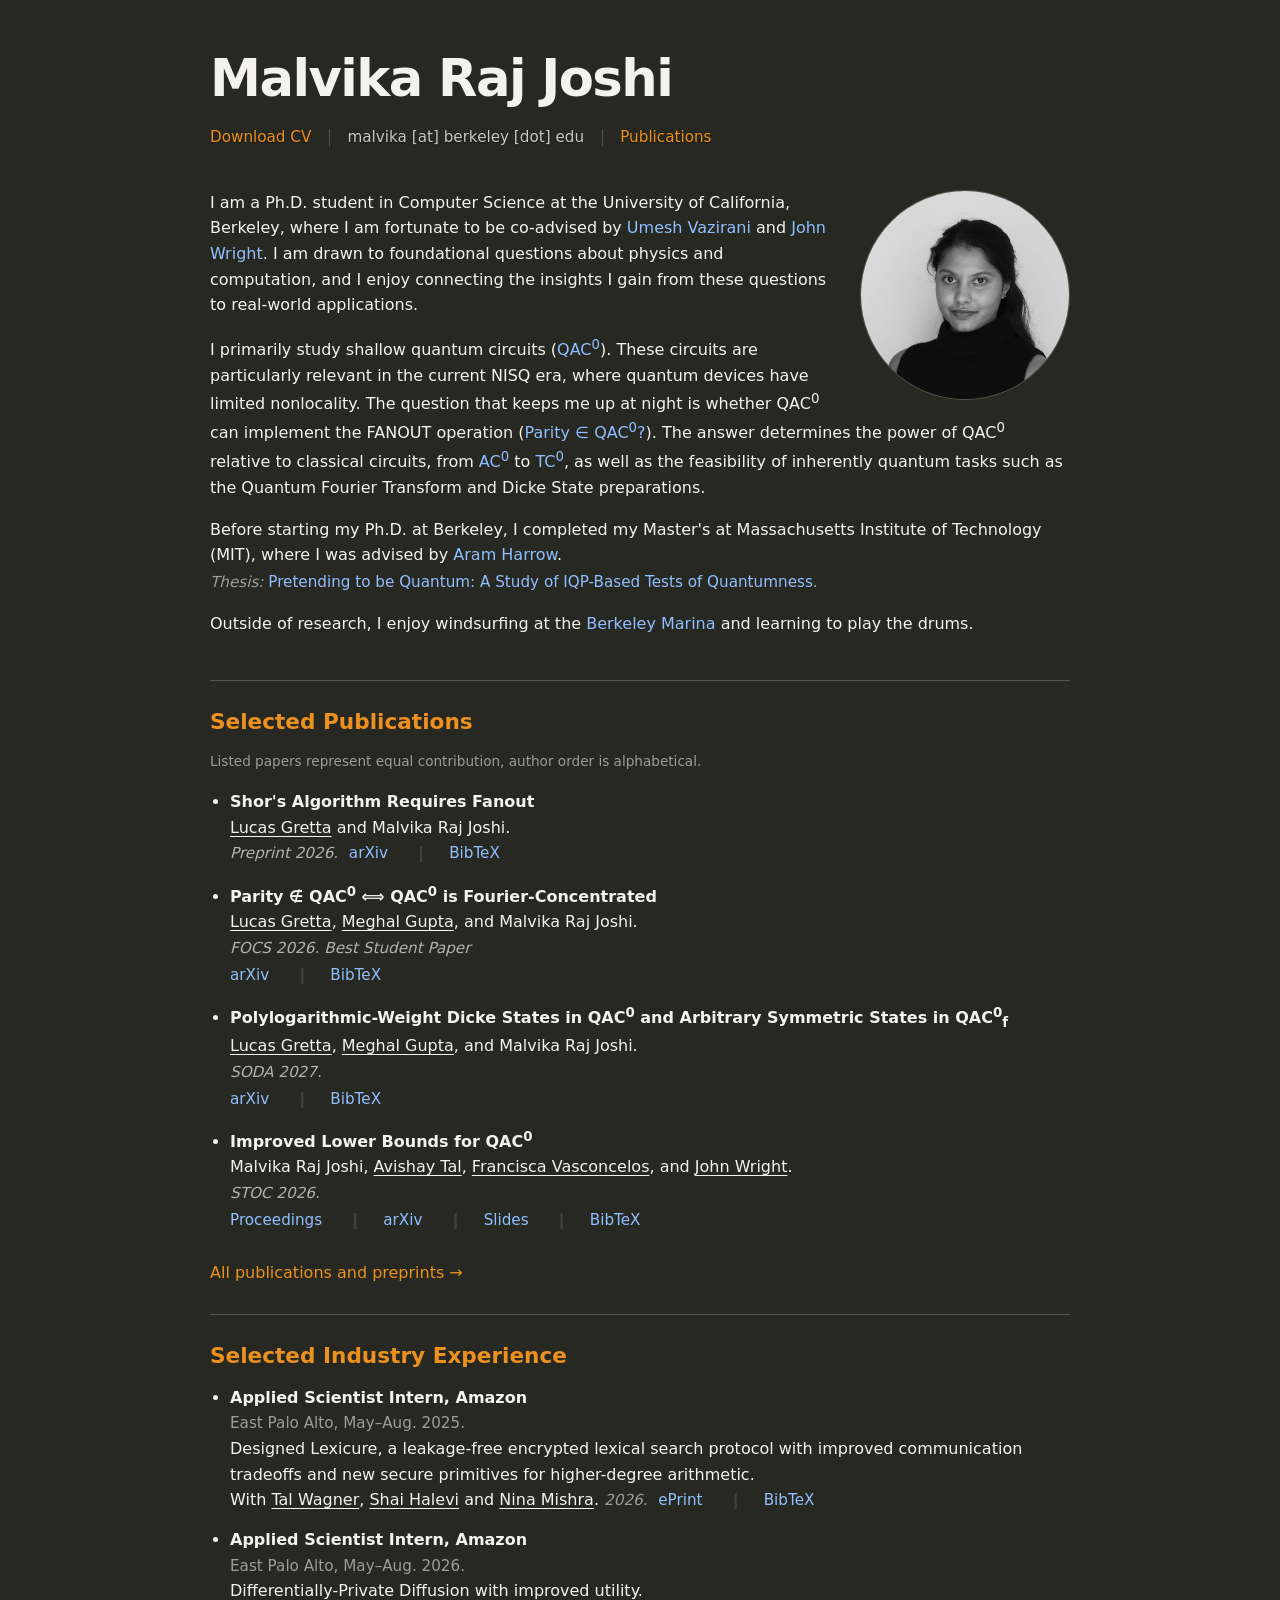
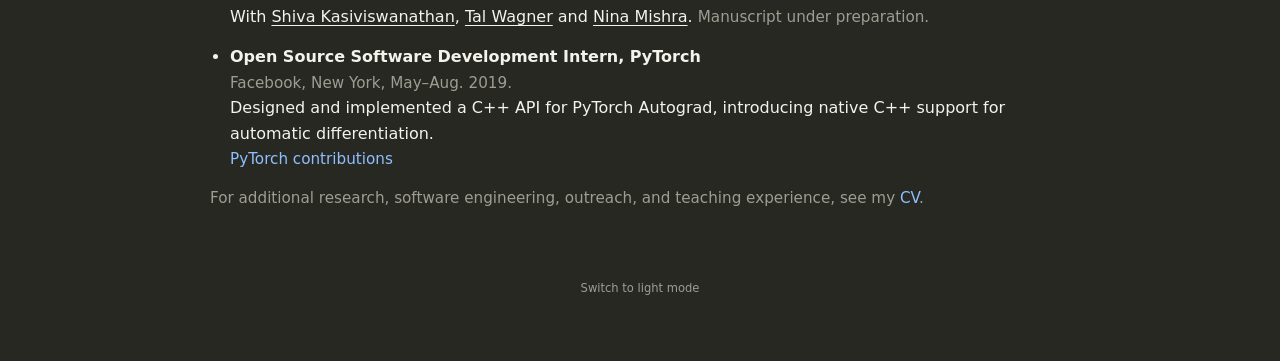
==== commit e894c8f3: "changes" ====
--- a/index.html
+++ b/index.html
@@ -49,7 +49,7 @@
       <li>
       <span class="paper-title">Shor's Algorithm Requires Fanout</span><br />
       <a class="author-link" href="https://lucasgretta.com/" target="_blank" rel="noopener">Lucas Gretta</a> and <strong class="me">Malvika Raj Joshi</strong>.<br />
-      <span class="meta pub-meta">2026.</span> <div class="paper-actions inline"><a href="https://arxiv.org/abs/2608.06703" target="_blank" rel="noopener">arXiv</a> <details class="bibtex">
+      <span class="conference-meta pub-meta">Preprint 2026.</span> <div class="paper-actions inline"><a href="https://arxiv.org/abs/2608.06703" target="_blank" rel="noopener">arXiv</a> <details class="bibtex">
         <summary>BibTeX</summary>
         <pre>@misc{gretta2026shorsalgorithmrequiresfanout,
     title={Shor's Algorithm Requires Fanout}, 
@@ -65,7 +65,7 @@
       <li>
       <span class="paper-title">Parity&nbsp;&notin;&nbsp;QAC<sup>0</sup>&nbsp;&Longleftrightarrow;&nbsp;QAC<sup>0</sup> is Fourier-Concentrated</span><br />
       <a class="author-link" href="https://lucasgretta.com/" target="_blank" rel="noopener">Lucas Gretta</a>, <a class="author-link" href="https://www.meghalgupta.com/" target="_blank" rel="noopener">Meghal Gupta</a>, and <strong class="me">Malvika Raj Joshi</strong>.<br />
-      <span class="meta pub-meta">FOCS 2026.</span> <strong class="award">Machtey Best Student Paper Award</strong>
+      <span class="conference-meta pub-meta">FOCS 2026.</span> <strong class="award">Best Student Paper</strong>
       <div class="paper-actions">
         <a href="https://arxiv.org/abs/2604.02793" target="_blank" rel="noopener">arXiv</a>
         <details class="bibtex">
@@ -85,7 +85,7 @@
       <li>
       <span class="paper-title">Polylogarithmic-Weight Dicke States in QAC<sup>0</sup> and Arbitrary Symmetric States in QAC<sup>0</sup><sub>f</sub></span><br />
       <a class="author-link" href="https://lucasgretta.com/" target="_blank" rel="noopener">Lucas Gretta</a>, <a class="author-link" href="https://www.meghalgupta.com/" target="_blank" rel="noopener">Meghal Gupta</a>, and <strong class="me">Malvika Raj Joshi</strong>.<br />
-      <span class="meta pub-meta">SODA 2027.</span>
+      <span class="conference-meta pub-meta">SODA 2027.</span>
       <div class="paper-actions"><a href="https://arxiv.org/abs/2604.15298" target="_blank" rel="noopener">arXiv</a> <details class="bibtex">
         <summary>BibTeX</summary>
         <pre>@misc{gretta2026polylogarithmicweightdickestates,
@@ -102,7 +102,7 @@
       <li>
       <span class="paper-title">Improved Lower Bounds for QAC<sup>0</sup></span><br />
       <strong class="me">Malvika Raj Joshi</strong>, <a class="author-link" href="https://www.avishaytal.org/" target="_blank" rel="noopener">Avishay Tal</a>, <a class="author-link" href="https://franciscavasconcelos.github.io/" target="_blank" rel="noopener">Francisca Vasconcelos</a>, and <a class="author-link" href="https://people.eecs.berkeley.edu/~jswright/" target="_blank" rel="noopener">John Wright</a>.<br />
-      <span class="meta pub-meta">STOC 2026.</span>
+      <span class="conference-meta pub-meta">STOC 2026.</span>
       <div class="paper-actions">
         <a href="https://dl.acm.org/doi/10.1145/3798129.3800922" target="_blank" rel="noopener">Proceedings</a>
         <a href="https://arxiv.org/abs/2512.14643" target="_blank" rel="noopener">arXiv</a>
--- a/style.css
+++ b/style.css
@@ -7,6 +7,7 @@
     --text: #f3f3ec;
     --muted: #c8c8bd;
     --subtle: #9d9d92;
+    --venue: #b3b3a8;
     --link: #8fbfff;
     --accent: #ec9020;
     --border: #55554c;
@@ -23,6 +24,7 @@
     --text: #222222;
     --muted: #55524a;
     --subtle: #6f6a60;
+    --venue: #5f5b52;
     --link: #1f5f99;
     --accent: #b45f06;
     --border: #d4d0c5;
@@ -284,9 +286,19 @@
     cursor: default;
   }
 
+  .meta,
+  .conference-meta,
+  .award {
+    font-size: var(--meta-font-size);
+  }
+
   .meta {
     color: var(--subtle);
-    font-size: var(--meta-font-size);
+  }
+
+  .conference-meta,
+  .award {
+    color: var(--venue);
   }
 
   .equal-contribution-note {
@@ -298,9 +310,8 @@
   }
 
   .award {
-    color: var(--subtle);
-    font-size: var(--meta-font-size);
-    font-weight: 700;
+    font-weight: 500;
+    font-style: italic;
   }
 
   .meta-link {
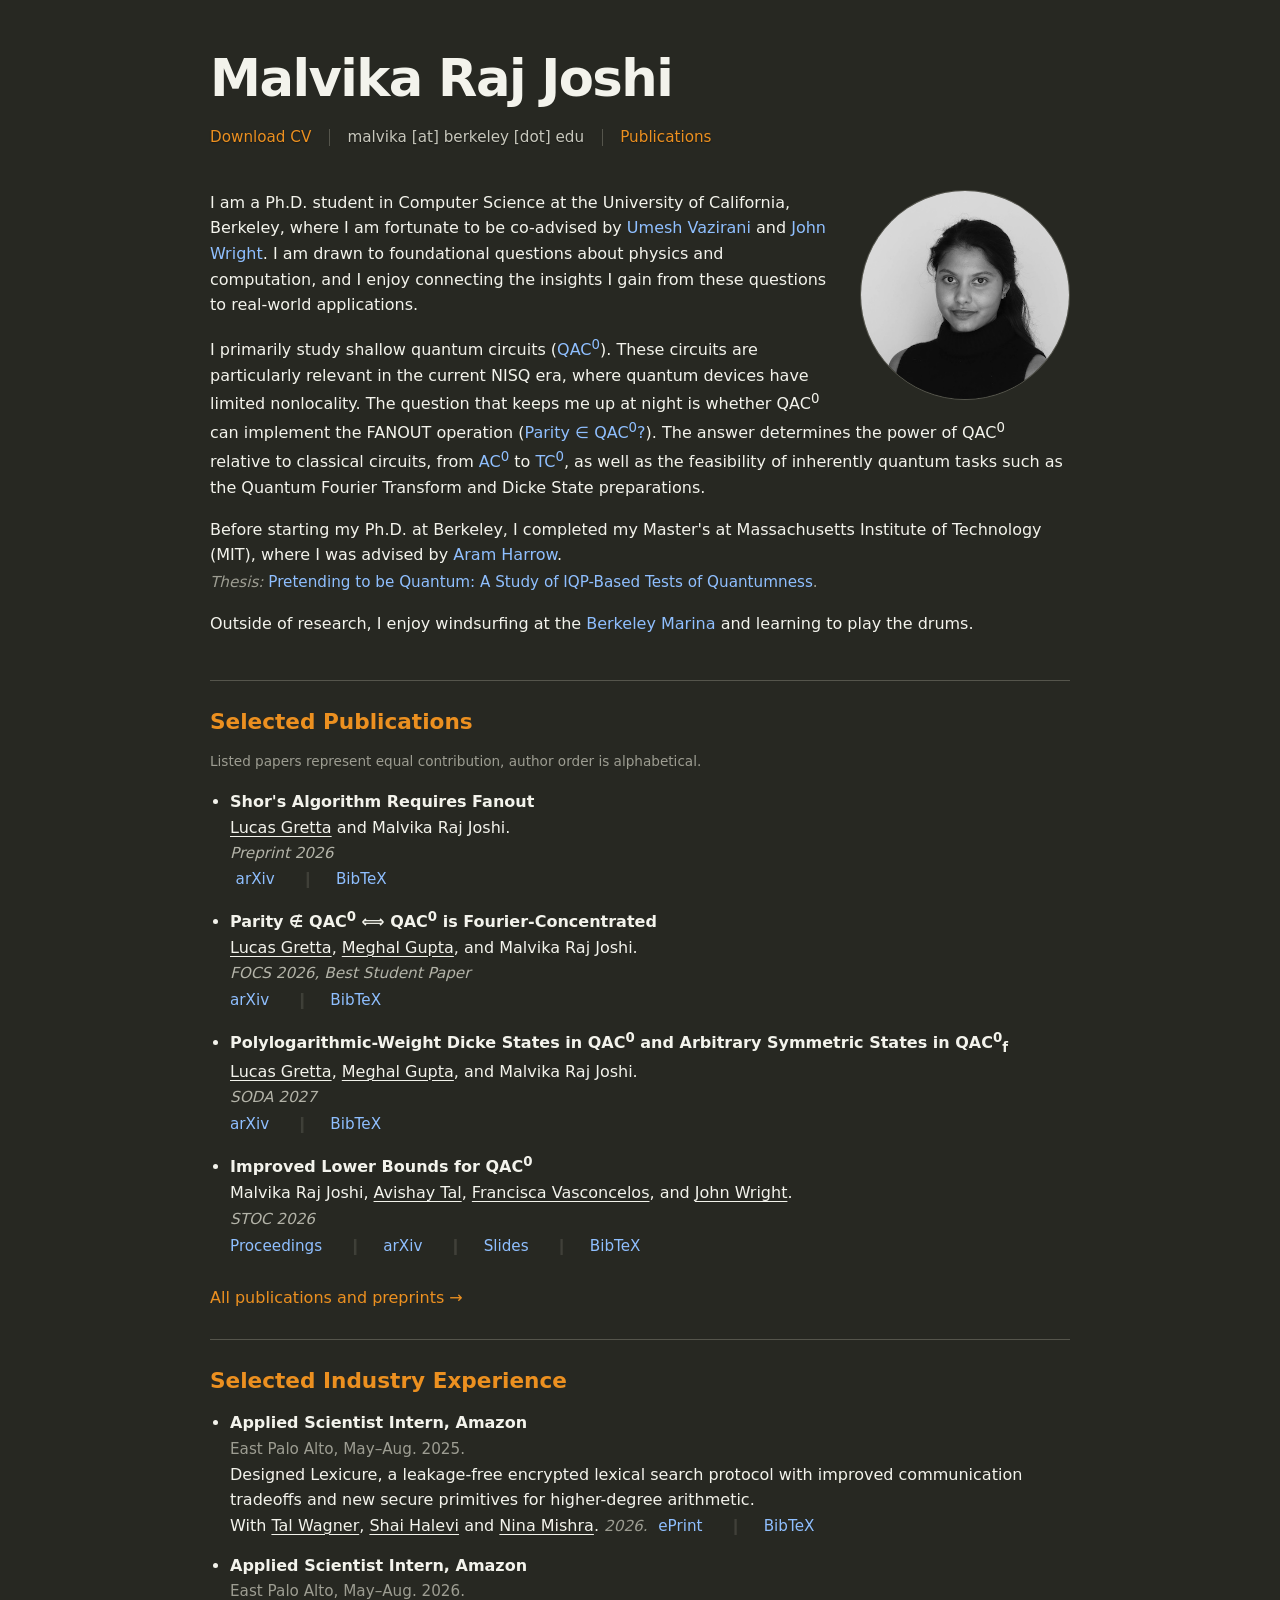
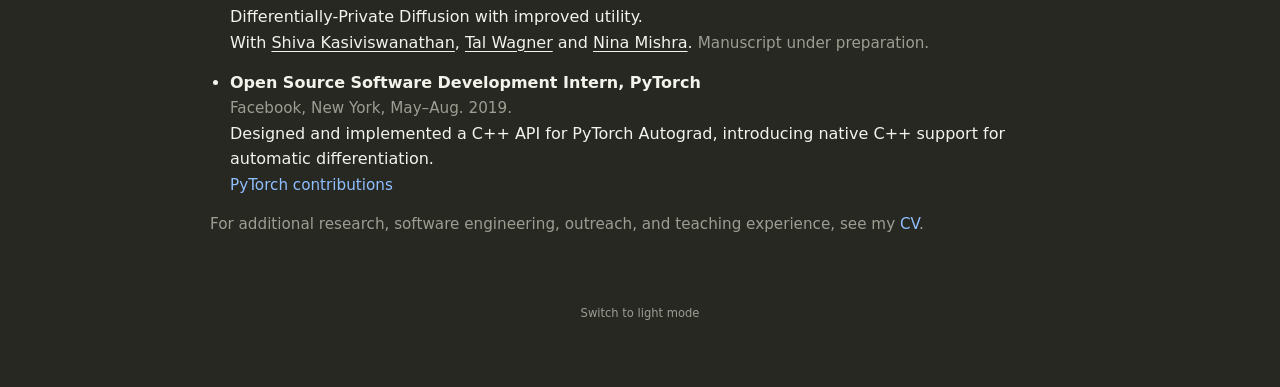
==== commit eb42aba6: "change" ====
--- a/index.html
+++ b/index.html
@@ -49,7 +49,8 @@
       <li>
       <span class="paper-title">Shor's Algorithm Requires Fanout</span><br />
       <a class="author-link" href="https://lucasgretta.com/" target="_blank" rel="noopener">Lucas Gretta</a> and <strong class="me">Malvika Raj Joshi</strong>.<br />
-      <span class="conference-meta pub-meta">Preprint 2026.</span> <div class="paper-actions inline"><a href="https://arxiv.org/abs/2608.06703" target="_blank" rel="noopener">arXiv</a> <details class="bibtex">
+      <span class="conference-meta pub-meta">Preprint 2026</span><br /> 
+      <div class="paper-actions inline"><a href="https://arxiv.org/abs/2608.06703" target="_blank" rel="noopener">arXiv</a> <details class="bibtex">
         <summary>BibTeX</summary>
         <pre>@misc{gretta2026shorsalgorithmrequiresfanout,
     title={Shor's Algorithm Requires Fanout}, 
@@ -65,7 +66,7 @@
       <li>
       <span class="paper-title">Parity&nbsp;&notin;&nbsp;QAC<sup>0</sup>&nbsp;&Longleftrightarrow;&nbsp;QAC<sup>0</sup> is Fourier-Concentrated</span><br />
       <a class="author-link" href="https://lucasgretta.com/" target="_blank" rel="noopener">Lucas Gretta</a>, <a class="author-link" href="https://www.meghalgupta.com/" target="_blank" rel="noopener">Meghal Gupta</a>, and <strong class="me">Malvika Raj Joshi</strong>.<br />
-      <span class="conference-meta pub-meta">FOCS 2026.</span> <strong class="award">Best Student Paper</strong>
+      <span class="conference-meta pub-meta">FOCS 2026,</span> <strong class="award">Best Student Paper</strong>
       <div class="paper-actions">
         <a href="https://arxiv.org/abs/2604.02793" target="_blank" rel="noopener">arXiv</a>
         <details class="bibtex">
@@ -85,7 +86,7 @@
       <li>
       <span class="paper-title">Polylogarithmic-Weight Dicke States in QAC<sup>0</sup> and Arbitrary Symmetric States in QAC<sup>0</sup><sub>f</sub></span><br />
       <a class="author-link" href="https://lucasgretta.com/" target="_blank" rel="noopener">Lucas Gretta</a>, <a class="author-link" href="https://www.meghalgupta.com/" target="_blank" rel="noopener">Meghal Gupta</a>, and <strong class="me">Malvika Raj Joshi</strong>.<br />
-      <span class="conference-meta pub-meta">SODA 2027.</span>
+      <span class="conference-meta pub-meta">SODA 2027</span>
       <div class="paper-actions"><a href="https://arxiv.org/abs/2604.15298" target="_blank" rel="noopener">arXiv</a> <details class="bibtex">
         <summary>BibTeX</summary>
         <pre>@misc{gretta2026polylogarithmicweightdickestates,
@@ -102,7 +103,7 @@
       <li>
       <span class="paper-title">Improved Lower Bounds for QAC<sup>0</sup></span><br />
       <strong class="me">Malvika Raj Joshi</strong>, <a class="author-link" href="https://www.avishaytal.org/" target="_blank" rel="noopener">Avishay Tal</a>, <a class="author-link" href="https://franciscavasconcelos.github.io/" target="_blank" rel="noopener">Francisca Vasconcelos</a>, and <a class="author-link" href="https://people.eecs.berkeley.edu/~jswright/" target="_blank" rel="noopener">John Wright</a>.<br />
-      <span class="conference-meta pub-meta">STOC 2026.</span>
+      <span class="conference-meta pub-meta">STOC 2026</span>
       <div class="paper-actions">
         <a href="https://dl.acm.org/doi/10.1145/3798129.3800922" target="_blank" rel="noopener">Proceedings</a>
         <a href="https://arxiv.org/abs/2512.14643" target="_blank" rel="noopener">arXiv</a>
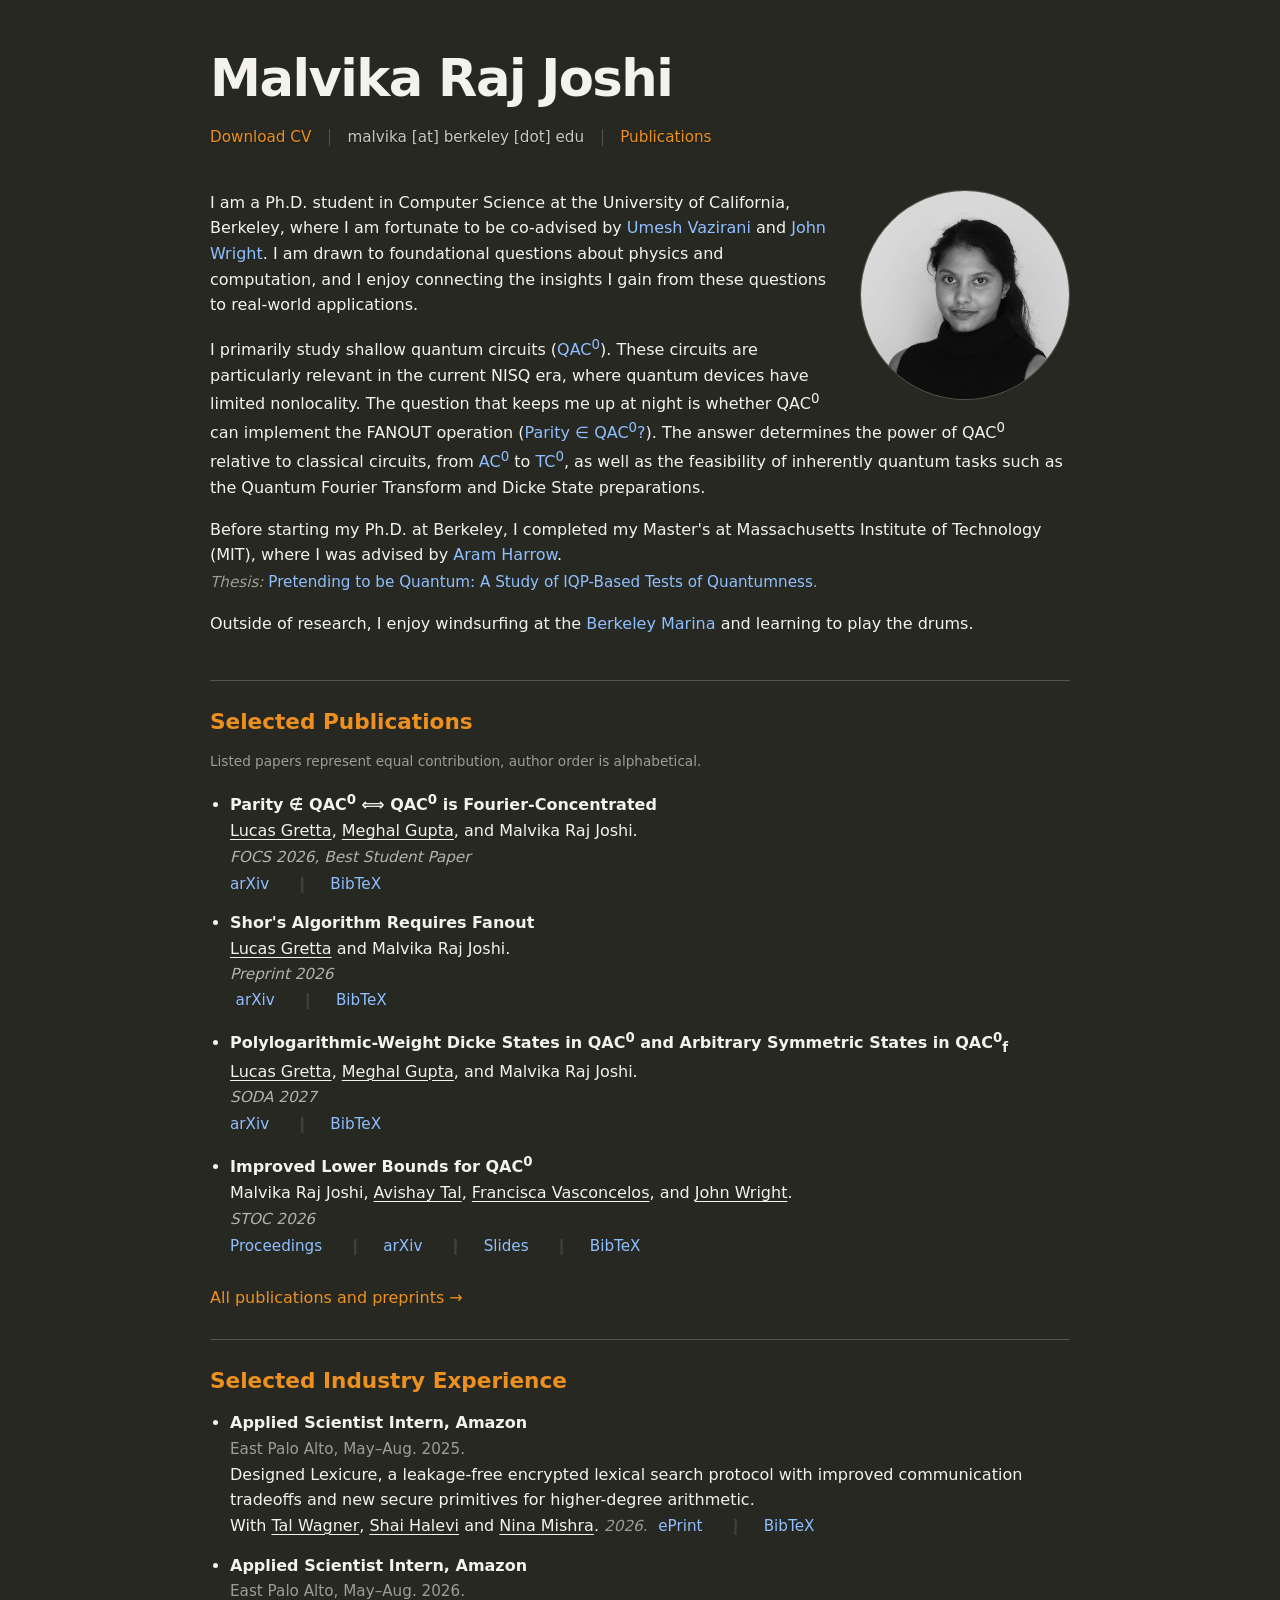
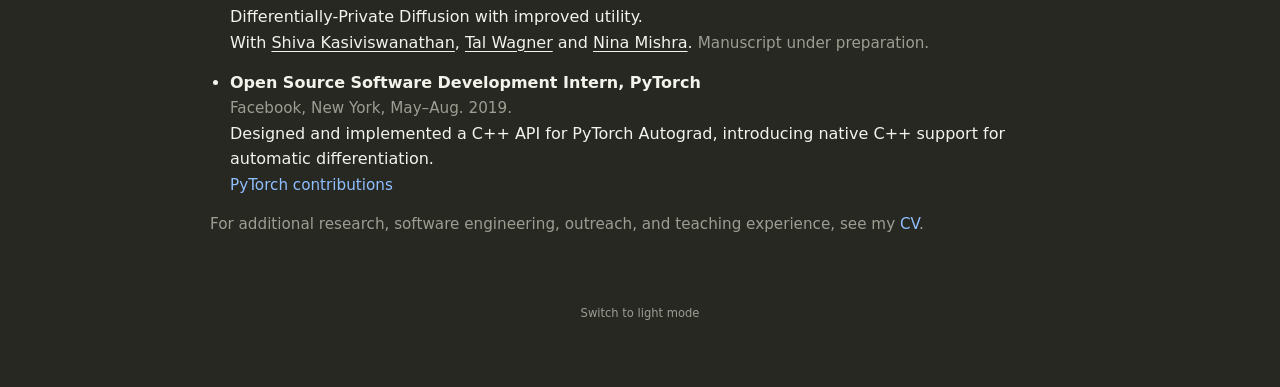
==== commit 1421ab97: "fix" ====
--- a/index.html
+++ b/index.html
@@ -47,23 +47,6 @@
     <p class="meta equal-contribution-note">Listed papers represent equal contribution, author order is alphabetical.</p>
     <ul>
       <li>
-      <span class="paper-title">Shor's Algorithm Requires Fanout</span><br />
-      <a class="author-link" href="https://lucasgretta.com/" target="_blank" rel="noopener">Lucas Gretta</a> and <strong class="me">Malvika Raj Joshi</strong>.<br />
-      <span class="conference-meta pub-meta">Preprint 2026</span><br /> 
-      <div class="paper-actions inline"><a href="https://arxiv.org/abs/2608.06703" target="_blank" rel="noopener">arXiv</a> <details class="bibtex">
-        <summary>BibTeX</summary>
-        <pre>@misc{gretta2026shorsalgorithmrequiresfanout,
-    title={Shor's Algorithm Requires Fanout}, 
-    author={Lucas Gretta and Malvika Raj Joshi},
-    year={2026},
-    eprint={2608.06703},
-    archivePrefix={arXiv},
-    primaryClass={quant-ph},
-    url={https://arxiv.org/abs/2608.06703}, 
-}</pre>
-      </details></div>
-      </li>
-      <li>
       <span class="paper-title">Parity&nbsp;&notin;&nbsp;QAC<sup>0</sup>&nbsp;&Longleftrightarrow;&nbsp;QAC<sup>0</sup> is Fourier-Concentrated</span><br />
       <a class="author-link" href="https://lucasgretta.com/" target="_blank" rel="noopener">Lucas Gretta</a>, <a class="author-link" href="https://www.meghalgupta.com/" target="_blank" rel="noopener">Meghal Gupta</a>, and <strong class="me">Malvika Raj Joshi</strong>.<br />
       <span class="conference-meta pub-meta">FOCS 2026,</span> <strong class="award">Best Student Paper</strong>
@@ -82,6 +65,23 @@
 }</pre>
         </details>
       </div>
+      </li>
+      <li>
+      <span class="paper-title">Shor's Algorithm Requires Fanout</span><br />
+      <a class="author-link" href="https://lucasgretta.com/" target="_blank" rel="noopener">Lucas Gretta</a> and <strong class="me">Malvika Raj Joshi</strong>.<br />
+      <span class="conference-meta pub-meta">Preprint 2026</span><br /> 
+      <div class="paper-actions inline"><a href="https://arxiv.org/abs/2608.06703" target="_blank" rel="noopener">arXiv</a> <details class="bibtex">
+        <summary>BibTeX</summary>
+        <pre>@misc{gretta2026shorsalgorithmrequiresfanout,
+    title={Shor's Algorithm Requires Fanout}, 
+    author={Lucas Gretta and Malvika Raj Joshi},
+    year={2026},
+    eprint={2608.06703},
+    archivePrefix={arXiv},
+    primaryClass={quant-ph},
+    url={https://arxiv.org/abs/2608.06703}, 
+}</pre>
+      </details></div>
       </li>
       <li>
       <span class="paper-title">Polylogarithmic-Weight Dicke States in QAC<sup>0</sup> and Arbitrary Symmetric States in QAC<sup>0</sup><sub>f</sub></span><br />
